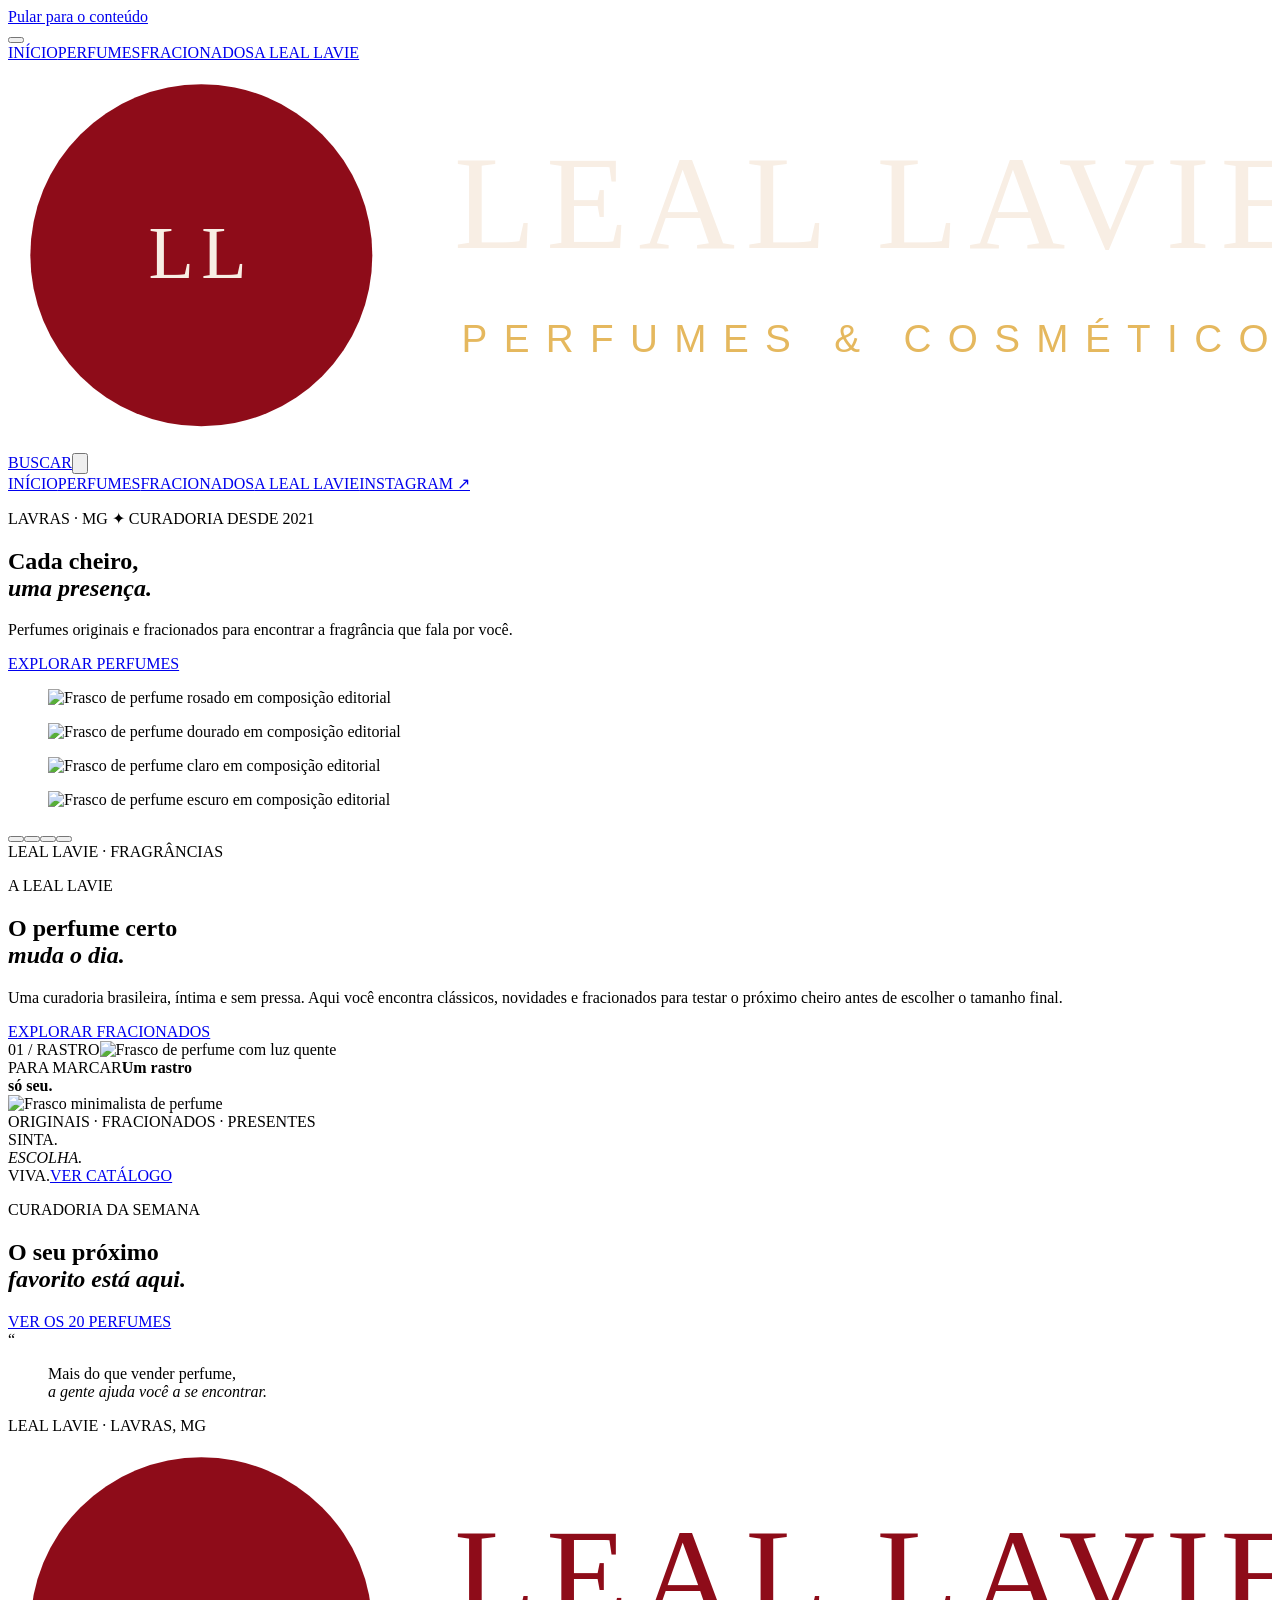
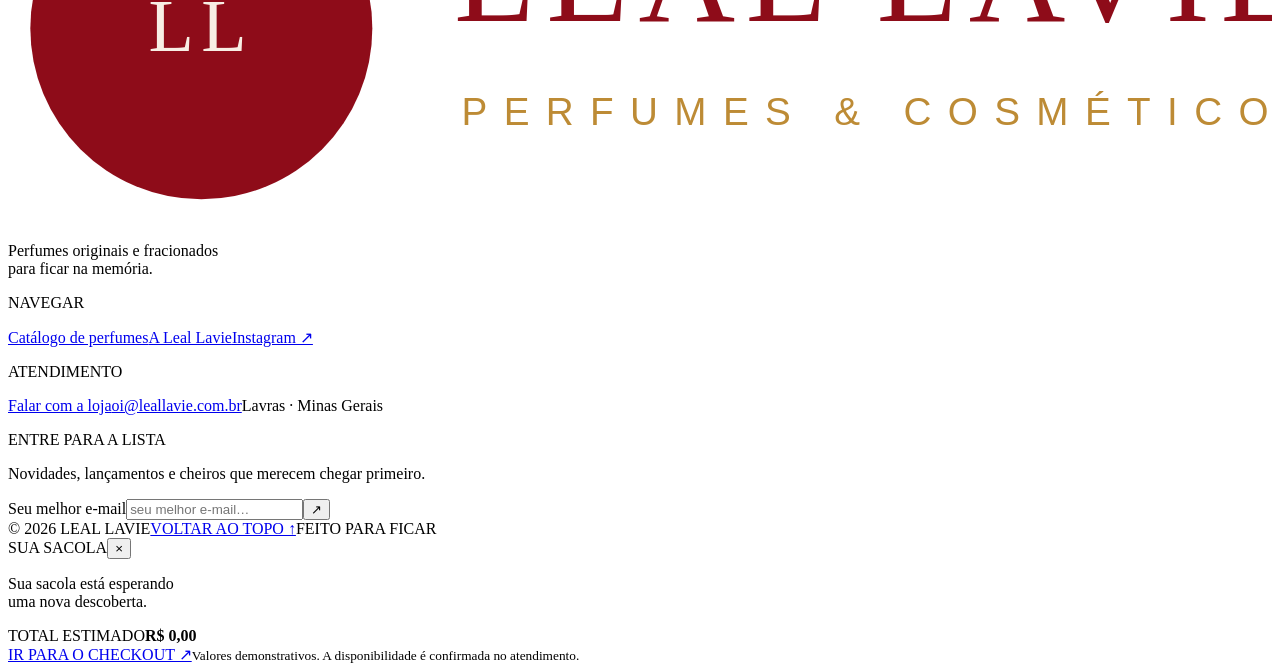
==== index.html @ c033aa34 "Add homepage" ====
<!doctype html>
<html lang="pt-BR">
  <head>
    <meta charset="UTF-8" />
    <meta name="viewport" content="width=device-width, initial-scale=1.0" />
    <meta name="theme-color" content="#8e0c19" />
    <meta name="description" content="Leal Lavie — perfumes originais e fracionados com curadoria em Lavras, Minas Gerais." />
    <title>Leal Lavie — Perfumes & Cosméticos</title>
    <link rel="preconnect" href="https://fonts.googleapis.com" />
    <link rel="preconnect" href="https://fonts.gstatic.com" crossorigin />
    <link href="https://fonts.googleapis.com/css2?family=DM+Sans:wght@400;500;600;700&family=Playfair+Display:wght@500;600;700&display=swap" rel="stylesheet" />
    <link rel="stylesheet" href="styles.css" />
  </head>
  <body class="home-page">
    <a class="skip-link" href="#conteudo">Pular para o conteúdo</a>
    <header class="site-header" id="topo">
      <button class="icon-button mobile-menu-toggle" aria-label="Abrir menu" aria-expanded="false" data-menu-toggle><span></span><span></span></button>
      <nav class="desktop-nav" aria-label="Navegação principal"><a href="index.html" aria-current="page">INÍCIO</a><a href="perfumes.html">PERFUMES</a><a href="perfumes.html?categoria=Fracionados">FRACIONADOS</a><a href="#ritual">A LEAL LAVIE</a></nav>
      <a class="brand" href="index.html" aria-label="Leal Lavie início"><svg class="brand-logo" viewBox="0 0 170 52" role="img" aria-label="Logo Leal Lavie"><circle cx="26" cy="26" r="23" fill="#8e0c19"/><text x="26" y="29" text-anchor="middle" fill="#f8eee4" font-family="Georgia, serif" font-size="10" letter-spacing="1">LL</text><text x="60" y="25" fill="#f8eee4" font-family="Georgia, serif" font-size="18" letter-spacing="1.4">LEAL LAVIE</text><text x="61" y="39" fill="#e5b85e" font-family="Arial, sans-serif" font-size="5.2" letter-spacing="2.2">PERFUMES &amp; COSMÉTICOS</text></svg></a>
      <div class="header-actions"><a class="text-action" href="perfumes.html#catalogo">BUSCAR</a><button class="icon-button" aria-label="Abrir sacola" data-cart-toggle><svg viewBox="0 0 24 24" aria-hidden="true"><path d="M5 8.5h14l-1 11H6l-1-11Z"/><path d="M9 9V6a3 3 0 0 1 6 0v3"/></svg></button></div>
    </header>

    <nav class="mobile-menu" data-mobile-menu aria-label="Menu mobile"><a href="index.html">INÍCIO</a><a href="perfumes.html">PERFUMES</a><a href="perfumes.html?categoria=Fracionados">FRACIONADOS</a><a href="#ritual">A LEAL LAVIE</a><a href="https://www.instagram.com/leallavie/" target="_blank" rel="noreferrer">INSTAGRAM ↗</a></nav>

    <main id="conteudo">
      <section class="hero section-frame"><div class="hero-copy"><p class="eyebrow light-eyebrow">LAVRAS · MG <span>✦</span> CURADORIA DESDE 2021</p><h1>Cada cheiro,<br/><em>uma presença.</em></h1><p class="hero-description">Perfumes originais e fracionados para encontrar a fragrância que fala por você.</p><a class="ghost-link light-link hero-cta" href="perfumes.html">EXPLORAR PERFUMES</a></div><div class="hero-image-wrap"><div class="hero-carousel" data-hero-carousel aria-label="Seleção de frascos Leal Lavie"><figure class="hero-slide is-active" data-hero-slide><img src="https://images.unsplash.com/photo-1541643600914-78b084683601?auto=format&fit=crop&w=1400&q=88" alt="Frasco de perfume rosado em composição editorial" width="1400" height="1700" fetchpriority="high"/></figure><figure class="hero-slide" data-hero-slide><img src="https://images.unsplash.com/photo-1592945403244-b3fbafd7f539?auto=format&fit=crop&w=1400&q=88" alt="Frasco de perfume dourado em composição editorial" width="1400" height="1700"/></figure><figure class="hero-slide" data-hero-slide><img src="https://images.unsplash.com/photo-1615634260167-c8cdede054de?auto=format&fit=crop&w=1400&q=88" alt="Frasco de perfume claro em composição editorial" width="1400" height="1700"/></figure><figure class="hero-slide" data-hero-slide><img src="https://images.unsplash.com/photo-1588405748880-12d1d2a59f75?auto=format&fit=crop&w=1400&q=88" alt="Frasco de perfume escuro em composição editorial" width="1400" height="1700"/></figure><div class="hero-carousel-dots" role="tablist" aria-label="Escolha a imagem"><button class="is-active" type="button" role="tab" aria-label="Mostrar imagem 1" aria-selected="true" data-hero-dot="0"></button><button type="button" role="tab" aria-label="Mostrar imagem 2" aria-selected="false" data-hero-dot="1"></button><button type="button" role="tab" aria-label="Mostrar imagem 3" aria-selected="false" data-hero-dot="2"></button><button type="button" role="tab" aria-label="Mostrar imagem 4" aria-selected="false" data-hero-dot="3"></button></div></div><div class="side-label">LEAL LAVIE · FRAGRÂNCIAS</div></div></section>

      <section class="intro-band section-frame" id="ritual"><p class="eyebrow">A LEAL LAVIE</p><div class="intro-grid"><h2>O perfume certo<br/><em>muda o dia.</em></h2><div><p>Uma curadoria brasileira, íntima e sem pressa. Aqui você encontra clássicos, novidades e fracionados para testar o próximo cheiro antes de escolher o tamanho final.</p><a class="ghost-link" href="perfumes.html?categoria=Fracionados">EXPLORAR FRACIONADOS</a></div></div></section>

      <section class="editorial-grid section-frame" aria-label="Manifesto Leal Lavie"><div class="editorial-tile tile-rose"><span class="tile-index">01 / RASTRO</span><img src="https://images.unsplash.com/photo-1594035910387-fea47794261f?auto=format&fit=crop&w=1000&q=88" alt="Frasco de perfume com luz quente" width="1000" height="1300" loading="lazy"/><div class="tile-caption"><span>PARA MARCAR</span><strong>Um rastro<br/>só seu.</strong></div></div><div class="editorial-tile tile-tall"><img src="https://images.unsplash.com/photo-1563170351-be82bc888aa4?auto=format&fit=crop&w=1100&q=88" alt="Frasco minimalista de perfume" width="1100" height="1400" loading="lazy"/><div class="vertical-label">ORIGINAIS · FRACIONADOS · PRESENTES</div></div><div class="editorial-tile tile-note"><span class="big-note">SINTA.<br/><em>ESCOLHA.</em><br/>VIVA.</span><a class="tile-footer light-link" href="perfumes.html">VER CATÁLOGO</a></div></section>

      <section class="featured-section section-frame"><div class="section-heading"><div><p class="eyebrow">CURADORIA DA SEMANA</p><h2>O seu próximo<br/><em>favorito está aqui.</em></h2></div><a class="ghost-link" href="perfumes.html">VER OS 20 PERFUMES</a></div><div class="product-grid product-grid-home" data-product-grid data-limit="4"></div></section>

      <section class="quote-band section-frame"><div class="quote-mark">“</div><blockquote>Mais do que vender perfume,<br/><em>a gente ajuda você a se encontrar.</em></blockquote><span class="quote-signature">LEAL LAVIE · LAVRAS, MG</span></section>

    </main>

    <footer class="footer section-frame" id="rodape"><div class="footer-brand"><svg class="footer-logo" viewBox="0 0 170 52" role="img" aria-label="Logo Leal Lavie"><circle cx="26" cy="26" r="23" fill="#8e0c19"/><text x="26" y="29" text-anchor="middle" fill="#f8eee4" font-family="Georgia, serif" font-size="10" letter-spacing="1">LL</text><text x="60" y="25" fill="#8e0c19" font-family="Georgia, serif" font-size="18" letter-spacing="1.4">LEAL LAVIE</text><text x="61" y="39" fill="#bd8b35" font-family="Arial, sans-serif" font-size="5.2" letter-spacing="2.2">PERFUMES &amp; COSMÉTICOS</text></svg><p>Perfumes originais e fracionados<br/>para ficar na memória.</p></div><div class="footer-column"><p class="eyebrow">NAVEGAR</p><a href="perfumes.html">Catálogo de perfumes</a><a href="#ritual">A Leal Lavie</a><a href="https://www.instagram.com/leallavie/" target="_blank" rel="noreferrer">Instagram ↗</a></div><div class="footer-column"><p class="eyebrow">ATENDIMENTO</p><a href="https://www.instagram.com/leallavie/" target="_blank" rel="noreferrer">Falar com a loja</a><a href="mailto:oi@leallavie.com.br">oi@leallavie.com.br</a><span>Lavras · Minas Gerais</span></div><div class="footer-newsletter"><p class="eyebrow">ENTRE PARA A LISTA</p><p>Novidades, lançamentos e cheiros que merecem chegar primeiro.</p><form data-newsletter><label class="sr-only" for="newsletter-email">Seu melhor e-mail</label><input id="newsletter-email" name="email" type="email" autocomplete="email" placeholder="seu melhor e-mail…" required/><button type="submit" aria-label="Cadastrar e-mail">↗</button></form><span class="form-feedback" data-form-feedback aria-live="polite"></span></div><div class="footer-bottom"><span>© 2026 LEAL LAVIE</span><a href="#topo">VOLTAR AO TOPO ↑</a><span>FEITO PARA FICAR</span></div></footer>

    <aside class="drawer" data-cart-drawer aria-hidden="true"><div class="drawer-head"><span>SUA SACOLA</span><button class="close-button" data-close-drawer aria-label="Fechar sacola">×</button></div><div class="drawer-body" data-cart-items><p class="drawer-empty">Sua sacola está esperando<br/>uma nova descoberta.</p></div><div class="drawer-footer"><div class="drawer-total"><span>TOTAL ESTIMADO</span><strong data-cart-total>R$ 0,00</strong></div><a class="drawer-cta" href="checkout.html">IR PARA O CHECKOUT ↗</a><small>Valores demonstrativos. A disponibilidade é confirmada no atendimento.</small></div></aside><div class="drawer-backdrop" data-close-drawer></div><div class="toast" data-toast role="status" aria-live="polite"></div>
    <script src="script.js"></script>
  </body>
</html>
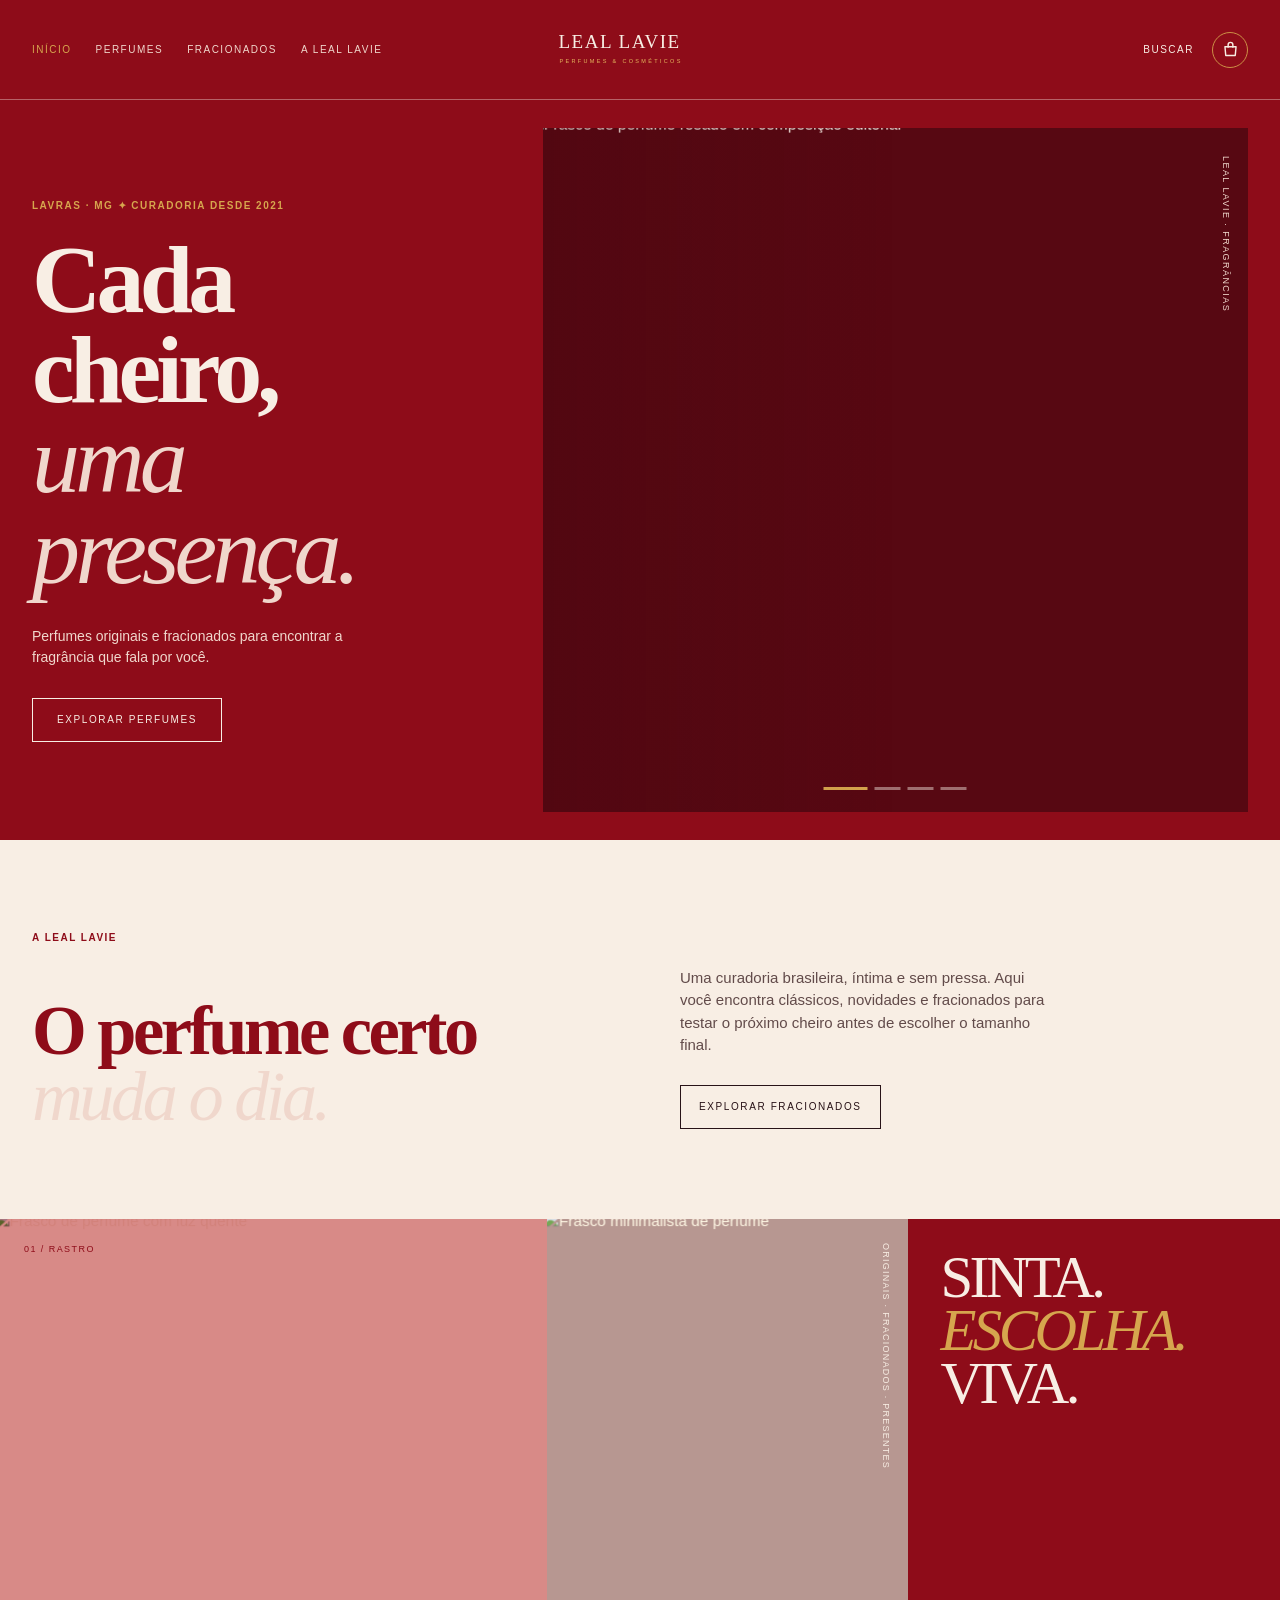
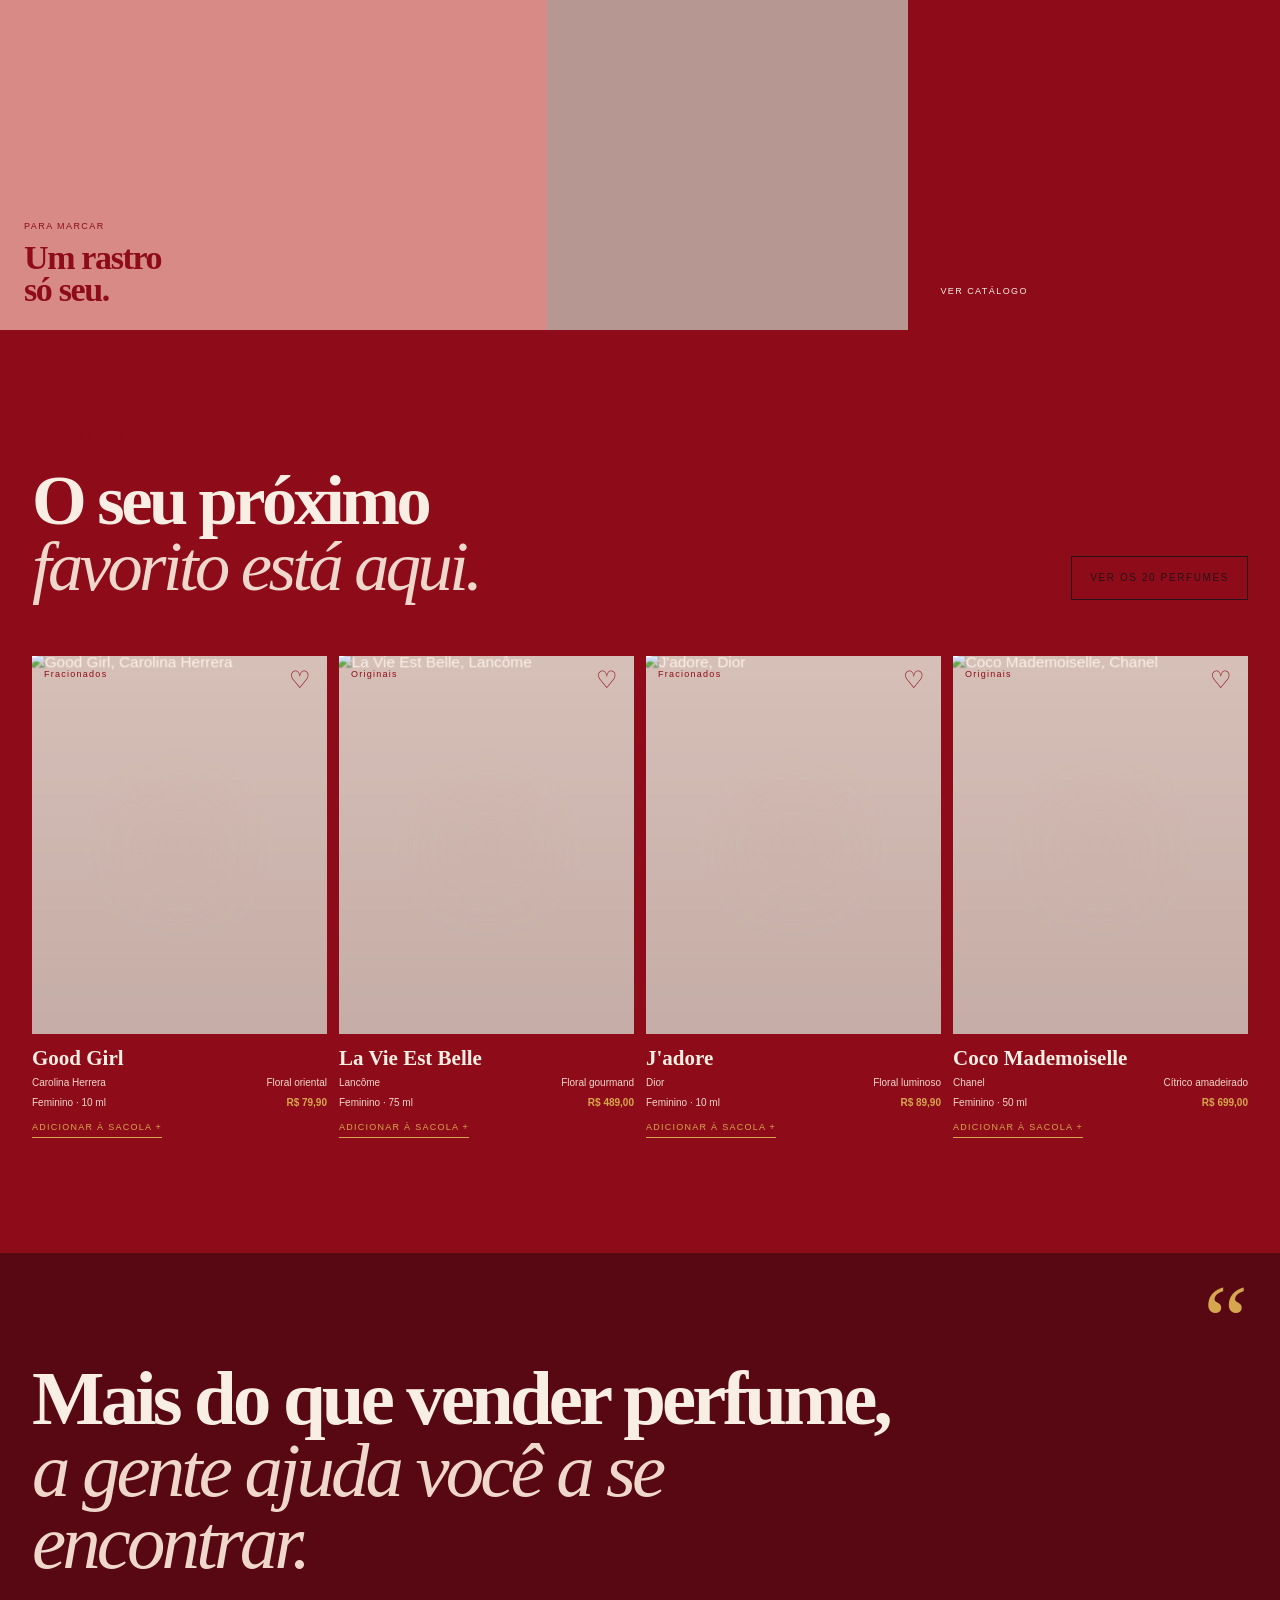
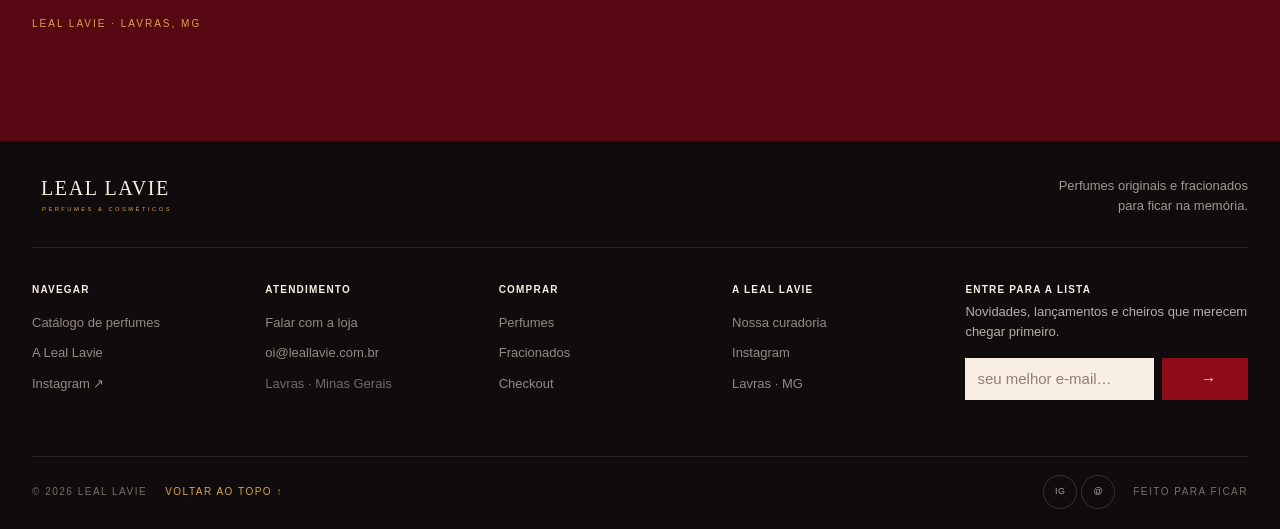
==== commit a13afddd: "Remove footer image block and refresh stylesheet" ====
--- a/index.html
+++ b/index.html
@@ -9,7 +9,7 @@
     <link rel="preconnect" href="https://fonts.googleapis.com" />
     <link rel="preconnect" href="https://fonts.gstatic.com" crossorigin />
     <link href="https://fonts.googleapis.com/css2?family=DM+Sans:wght@400;500;600;700&family=Playfair+Display:wght@500;600;700&display=swap" rel="stylesheet" />
-    <link rel="stylesheet" href="styles.css" />
+    <link rel="stylesheet" href="styles.css?v=footer-clean-20261018" />
   </head>
   <body class="home-page">
     <a class="skip-link" href="#conteudo">Pular para o conteúdo</a>
--- a/styles.css
+++ b/styles.css
@@ -0,0 +1,391 @@
+:root {
+  --red: #8e0c19;
+  --red-dark: #570812;
+  --red-deep: #3e0610;
+  --cream: #f8eee4;
+  --cream-2: #f0d7cc;
+  --blush: #d88a87;
+  --ink: #281217;
+  --gold: #d6a64e;
+  --muted: #bfa09b;
+  --font-body: "DM Sans", sans-serif;
+  --font-display: "Playfair Display", Georgia, serif;
+  --page-max: 1440px;
+  --ease-out: cubic-bezier(0, .55, .25, 1);
+  --ease-emphasized: cubic-bezier(.2, .8, .2, 1);
+}
+
+* { box-sizing: border-box; }
+.hero-note, .hero-stamp { display: none !important; }
+html { scroll-behavior: smooth; scroll-padding-top: 110px; }
+body { margin: 0; overflow-x: hidden; background: var(--red); color: var(--cream); font-family: var(--font-body); font-size: 15px; line-height: 1.5; }
+body, button, input, select { -webkit-font-smoothing: antialiased; }
+button, input, select { font: inherit; }
+button, a { -webkit-tap-highlight-color: transparent; }
+a { color: inherit; text-decoration: none; }
+img { display: block; width: 100%; max-width: 100%; }
+button, select { cursor: pointer; }
+:focus-visible { outline: 2px solid var(--gold); outline-offset: 4px; }
+.skip-link { position: fixed; top: 10px; left: 10px; z-index: 30; background: var(--cream); color: var(--red); padding: 8px 12px; transform: translateY(-150%); transition: transform .2s; }
+.skip-link:focus { transform: translateY(0); }
+.sr-only { position: absolute; width: 1px; height: 1px; padding: 0; margin: -1px; overflow: hidden; clip: rect(0,0,0,0); white-space: nowrap; border: 0; }
+.section-frame { max-width: var(--page-max); margin: 0 auto; padding-left: 32px; padding-right: 32px; }
+.site-header { max-width: var(--page-max); min-height: 100px; margin: 0 auto; padding: 18px 32px; display: grid; grid-template-columns: 1fr auto 1fr; align-items: center; gap: 26px; border-bottom: 1px solid rgba(248,238,228,.38); position: relative; z-index: 4; }
+.desktop-nav, .header-actions { display: flex; align-items: center; gap: 24px; }
+.desktop-nav a, .text-action, .back-link, .checkout-lock, .catalog-meta, .eyebrow, .filter-button, .sort-control, .footer-bottom, .service-number, .catalog-hero-note, .catalog-search-row, .mini-footer { font-size: 10px; text-transform: uppercase; letter-spacing: .15em; }
+.desktop-nav a, .text-action, .back-link { color: var(--cream-2); transition: color .2s; }
+.desktop-nav a:hover, .desktop-nav a[aria-current="page"], .text-action:hover, .back-link:hover { color: var(--gold); }
+.header-actions { justify-content: flex-end; gap: 12px; }
+.icon-button, .text-action { border: 0; background: transparent; color: var(--cream); padding: 6px; }
+.header-actions .icon-button { width: 36px; height: 36px; display: grid; place-items: center; border: 1px solid rgba(214,166,78,.85); border-radius: 50%; padding: 0; }
+.icon-button svg { width: 19px; height: 19px; fill: none; stroke: currentColor; stroke-width: 1.8; stroke-linecap: round; stroke-linejoin: round; }
+.brand { display: block; width: 180px; justify-self: center; }
+.brand-logo, .footer-logo { display: block; width: 100%; height: auto; }
+.brand-logo circle, .brand-logo text:first-of-type, .footer-logo circle, .footer-logo text:first-of-type { display: none; }
+.brand-logo text:nth-of-type(2), .footer-logo text:nth-of-type(2) { transform: translateX(-52px); }
+.brand-logo text:nth-of-type(3), .footer-logo text:nth-of-type(3) { transform: translateX(-52px); }
+.mobile-menu-toggle, .mobile-menu { display: none; }
+
+.hero { display: grid; grid-template-columns: 42% 58%; min-height: 640px; padding-top: 28px; padding-bottom: 28px; }
+.hero-copy { display: flex; flex-direction: column; align-items: flex-start; justify-content: center; padding: 70px 70px 70px 0; }
+.eyebrow { margin: 0 0 22px; color: var(--gold); font-weight: 600; }
+.light-eyebrow { color: var(--gold); }
+h1, h2, blockquote { margin: 0; font-family: var(--font-display); font-weight: 600; line-height: .94; letter-spacing: -.05em; text-wrap: balance; }
+h1 { color: var(--cream); font-size: clamp(62px, 7.5vw, 116px); }
+h1 em, h2 em, blockquote em { color: var(--cream-2); font-style: italic; font-weight: 500; }
+.hero-description { max-width: 330px; margin: 30px 0; color: var(--cream-2); font-size: 14px; }
+.ghost-link { display: inline-flex; align-items: center; justify-content: center; min-height: 44px; border: 1px solid currentColor; padding: 12px 18px; color: var(--ink); font-size: 10px; letter-spacing: .16em; transition: color .2s, background .2s, border-color .2s, transform .2s; }
+.ghost-link:hover { color: var(--gold); background: rgba(214,166,78,.08); border-color: var(--gold); transform: translateY(-2px); }
+.light-link { color: var(--cream); }
+.hero-cta { min-width: 190px; }
+.hero-note { display: flex; align-items: center; gap: 12px; margin-top: auto; color: var(--gold); font-size: 9px; letter-spacing: .14em; }
+.note-line { width: 52px; height: 1px; background: var(--gold); }
+.hero-image-wrap { min-height: 580px; position: relative; overflow: hidden; background: var(--red-dark); }
+.hero-carousel { --pointer-x: 0px; --pointer-y: 0px; --glow-x: 50%; --glow-y: 50%; position: absolute; inset: 0; overflow: hidden; perspective: 900px; }
+.hero-slide { position: absolute; inset: 0; margin: 0; opacity: 0; transform: scale(1.035); transition: opacity .8s var(--ease-out), transform 5s var(--ease-emphasized); }
+.hero-slide.is-active { opacity: 1; transform: scale(1); }
+.hero-slide img { height: 100%; object-fit: cover; object-position: center; filter: saturate(.72) contrast(1.07); transform: translate3d(var(--pointer-x), var(--pointer-y), 0) scale(1.045); transition: transform .9s var(--ease-emphasized), filter .32s var(--ease-out); }
+.hero-carousel::before { content: ""; position: absolute; z-index: 1; inset: -18%; pointer-events: none; opacity: 0; background: radial-gradient(circle at var(--glow-x) var(--glow-y), rgba(248,238,228,.22), transparent 28%), radial-gradient(circle at 72% 18%, rgba(214,166,78,.12), transparent 32%); mix-blend-mode: screen; transition: opacity .32s var(--ease-out); }
+.hero-carousel.is-interactive::before { opacity: 1; }
+.hero-carousel-dots { position: absolute; z-index: 2; left: 50%; bottom: 22px; display: flex; gap: 7px; transform: translateX(-50%); }
+.hero-carousel-dots button { width: 26px; height: 3px; border: 0; padding: 0; background: rgba(248,238,228,.45); transition: background .2s, width .2s; }
+.hero-carousel-dots button.is-active { width: 44px; background: var(--gold); }
+.hero-image-wrap::after { content: ""; position: absolute; inset: 0; background: linear-gradient(90deg, rgba(62,6,16,.18), transparent 50%); pointer-events: none; }
+.hero-stamp { position: absolute; left: 24px; bottom: 26px; z-index: 1; display: flex; align-items: center; gap: 12px; color: var(--cream); }
+.hero-stamp span { display: grid; place-items: center; width: 52px; height: 52px; border: 1px solid var(--gold); border-radius: 50%; color: var(--gold); font-family: var(--font-display); font-size: 22px; }
+.hero-stamp small { font-size: 8px; letter-spacing: .16em; line-height: 1.4; }
+.side-label { position: absolute; z-index: 1; top: 28px; right: 16px; writing-mode: vertical-rl; color: var(--cream-2); font-size: 9px; letter-spacing: .16em; }
+
+.intro-band { padding-top: 90px; padding-bottom: 90px; background: var(--cream); color: var(--ink); }
+.intro-band .eyebrow, .featured-section .eyebrow, .catalog .eyebrow, .catalog-note .eyebrow, .footer .eyebrow { color: var(--red); }
+.intro-grid { display: grid; grid-template-columns: 1fr 1fr; align-items: end; gap: 80px; }
+.intro-grid h2, .section-heading h2, .catalog-topline h2, .catalog-note h2 { color: var(--red); font-size: clamp(46px, 5.5vw, 82px); }
+.intro-grid p, .catalog-intro { max-width: 380px; margin: 0 0 28px; color: #624b4a; }
+
+.editorial-grid { display: grid; grid-template-columns: 1.06fr .7fr .72fr; min-height: 620px; padding: 0; background: var(--red-deep); }
+.editorial-tile { --pointer-x: 0px; --pointer-y: 0px; --glow-x: 50%; --glow-y: 50%; min-height: 620px; position: relative; overflow: hidden; }
+.editorial-tile::after { content: ""; position: absolute; z-index: 1; inset: 0; pointer-events: none; opacity: 0; background: radial-gradient(circle at var(--glow-x) var(--glow-y), rgba(248,238,228,.18), transparent 34%); mix-blend-mode: screen; transition: opacity .32s var(--ease-out); }
+.editorial-tile.is-interactive::after { opacity: 1; }
+.editorial-tile img { height: 100%; object-fit: cover; transform: translate3d(var(--pointer-x), var(--pointer-y), 0) scale(1.025); transition: transform .72s var(--ease-emphasized), filter .32s var(--ease-out); }
+.editorial-tile.is-interactive img { transform: translate3d(var(--pointer-x), var(--pointer-y), 0) scale(1.06); }
+.tile-rose { background: var(--blush); }
+.tile-rose img { mix-blend-mode: multiply; opacity: .9; }
+.tile-index { position: absolute; z-index: 1; top: 24px; left: 24px; color: var(--red); font-size: 9px; letter-spacing: .16em; }
+.tile-caption { position: absolute; z-index: 1; bottom: 24px; left: 24px; display: grid; gap: 8px; color: var(--red); }
+.tile-caption span, .tile-footer { font-size: 9px; letter-spacing: .16em; }
+.tile-caption strong { font-family: var(--font-display); font-size: 34px; line-height: .95; letter-spacing: -.04em; }
+.tile-tall { background: #b79791; }
+.tile-tall img { filter: grayscale(.2) sepia(.2); }
+.vertical-label { position: absolute; top: 24px; right: 16px; writing-mode: vertical-rl; color: var(--cream); font-size: 9px; letter-spacing: .14em; }
+.tile-note { display: flex; flex-direction: column; justify-content: space-between; padding: 32px; background: var(--red); }
+.big-note { color: var(--cream); font-family: var(--font-display); font-size: clamp(42px, 4.6vw, 70px); line-height: .9; letter-spacing: -.06em; }
+.big-note em { color: var(--gold); font-style: italic; }
+
+.featured-section { padding-top: 100px; padding-bottom: 110px; background: var(--red); }
+.section-heading { display: flex; align-items: end; justify-content: space-between; gap: 30px; margin-bottom: 56px; }
+.section-heading h2 { color: var(--cream); }
+.section-heading h2 em { color: var(--cream-2); }
+.product-grid { display: grid; grid-template-columns: repeat(4, 1fr); gap: 18px 12px; }
+.product-card { min-width: 0; color: var(--cream); }
+.product-media { --pointer-x: 0px; --pointer-y: 0px; --glow-x: 50%; --glow-y: 50%; position: relative; overflow: hidden; aspect-ratio: .78; background: #d6c0b8; }
+.product-media::after { content: ""; position: absolute; z-index: 0; inset: 0; pointer-events: none; background: linear-gradient(180deg, rgba(248,238,228,.04), rgba(62,6,16,.14)), radial-gradient(circle at var(--glow-x) var(--glow-y), rgba(248,238,228,.16), transparent 40%); mix-blend-mode: multiply; opacity: .72; transition: opacity .32s var(--ease-out); }
+.product-media.is-interactive::after { opacity: .96; }
+.product-media img { position: relative; z-index: 0; height: 100%; object-fit: cover; object-position: center 48%; filter: saturate(.82) contrast(1.04); transform: translate3d(var(--pointer-x), var(--pointer-y), 0) scale(1.025); transition: transform .55s var(--ease-emphasized), filter .3s var(--ease-out); }
+.product-media.is-interactive img, .product-card:hover .product-media img { transform: translate3d(var(--pointer-x), var(--pointer-y), 0) scale(1.045); }
+.product-category { position: absolute; top: 12px; left: 12px; z-index: 2; color: var(--red); font-size: 9px; letter-spacing: .14em; }
+.favorite-button { position: absolute; top: 5px; right: 10px; z-index: 2; border: 0; background: transparent; color: var(--red); font-size: 24px; }
+.product-info { display: grid; gap: 5px; padding: 14px 0 5px; }
+.product-info h3 { margin: 0; color: var(--cream); font-family: var(--font-display); font-size: 21px; line-height: 1.04; font-weight: 600; }
+.product-meta { display: flex; justify-content: space-between; gap: 10px; color: var(--cream-2); font-size: 10px; }
+.product-price { color: var(--gold); font-weight: 600; white-space: nowrap; }
+.add-product { justify-self: start; margin-top: 6px; border: 0; border-bottom: 1px solid var(--gold); background: transparent; padding: 0 0 3px; color: var(--gold); font-size: 9px; letter-spacing: .14em; }
+.add-product:hover { color: var(--cream); border-color: var(--cream); }
+
+.quote-band { padding-top: 110px; padding-bottom: 110px; background: var(--red-dark); position: relative; }
+.quote-mark { position: absolute; top: 48px; right: 32px; color: var(--gold); font-family: var(--font-display); font-size: 100px; line-height: .4; }
+blockquote { max-width: 900px; color: var(--cream); font-size: clamp(44px, 6vw, 88px); }
+.quote-signature { display: block; margin-top: 36px; color: var(--gold); font-size: 10px; letter-spacing: .2em; }
+.service-grid { display: grid; grid-template-columns: repeat(3, 1fr); gap: 1px; background: var(--red-deep); padding-top: 1px; padding-bottom: 1px; }
+.service-card { min-height: 320px; display: flex; flex-direction: column; align-items: flex-start; padding: 30px; background: var(--cream); color: var(--ink); }
+.service-card strong { margin-top: auto; font-family: var(--font-display); font-size: 28px; line-height: 1; }
+.service-card p { max-width: 260px; margin-bottom: 24px; color: #624b4a; font-size: 13px; }
+.service-number { color: var(--red); }
+.dark-card { background: var(--red); color: var(--cream); }
+.dark-card .service-number, .dark-card p { color: var(--cream-2); }
+
+.footer { display: grid; grid-template-columns: 1.2fr .8fr 1fr 1.4fr; gap: 42px 30px; padding-top: 70px; padding-bottom: 25px; background: var(--cream); color: var(--ink); }
+.footer-brand .footer-logo { width: 180px; }
+.footer-brand p, .footer-newsletter p:not(.eyebrow) { color: #624b4a; font-size: 13px; }
+.footer-column { display: flex; flex-direction: column; align-items: flex-start; gap: 9px; font-size: 13px; }
+.footer-column a:hover { color: var(--red); }
+.footer-column span { color: #806361; }
+.footer-newsletter form { display: flex; width: 100%; max-width: 310px; border-bottom: 1px solid var(--ink); }
+.footer-newsletter input { flex: 1; min-width: 0; border: 0; outline: 0; background: transparent; padding: 10px 0; color: var(--ink); }
+.footer-newsletter button { border: 0; background: transparent; color: var(--red); font-size: 20px; }
+.form-feedback { display: block; min-height: 20px; margin-top: 8px; color: var(--red); font-size: 11px; }
+.footer-bottom { grid-column: 1 / -1; display: flex; justify-content: space-between; border-top: 1px solid rgba(40,18,23,.5); padding-top: 18px; color: #806361; }
+.footer-bottom a { color: var(--red); }
+
+.catalog-page { background: var(--red); }
+.catalog-hero { display: flex; justify-content: space-between; align-items: end; gap: 40px; min-height: 380px; padding-top: 70px; padding-bottom: 78px; background: var(--red); }
+.catalog-hero h1 { font-size: clamp(60px, 7vw, 110px); }
+.catalog-hero-note { display: grid; gap: 12px; min-width: 230px; color: var(--cream-2); line-height: 1.5; }
+.catalog-hero-note .ghost-link { margin-top: 16px; width: max-content; }
+.catalog { background: #edc0ba; color: var(--ink); padding-top: 92px; padding-bottom: 100px; }
+.catalog-topline { display: flex; align-items: end; justify-content: space-between; gap: 40px; margin-bottom: 55px; }
+.catalog-topline h2 { color: var(--red); }
+.catalog-toolbar { display: flex; justify-content: space-between; align-items: center; gap: 20px; border-top: 1px solid var(--ink); border-bottom: 1px solid var(--ink); padding: 14px 0; }
+.filter-list { display: flex; flex-wrap: wrap; gap: 16px 24px; }
+.filter-button { position: relative; border: 0; background: transparent; padding: 5px 0; color: #836966; }
+.filter-button::after { content: ""; position: absolute; left: 0; right: 100%; bottom: 0; height: 1px; background: var(--red); transition: right .2s; }
+.filter-button.active { color: var(--red); }
+.filter-button.active::after { right: 0; }
+.catalog-selects { display: flex; align-items: center; gap: 18px; }
+.sort-control { display: flex; align-items: center; gap: 9px; color: var(--red); white-space: nowrap; }
+.sort-control select { border: 0; outline: 0; background: #edc0ba; color: var(--ink); text-transform: uppercase; font-size: 10px; letter-spacing: .12em; }
+.catalog-search-row { display: flex; align-items: center; justify-content: space-between; gap: 20px; padding: 22px 0; color: var(--red); }
+.catalog-search-row input { width: min(390px, 60%); border: 0; border-bottom: 1px solid var(--ink); outline: 0; background: transparent; padding: 8px 0; color: var(--ink); }
+.catalog-search-row input::placeholder { color: #b0928c; }
+.catalog-search-row strong { font-variant-numeric: tabular-nums; }
+.catalog-page .product-card { color: var(--ink); }
+.catalog-page .product-info h3 { color: var(--ink); }
+.catalog-page .product-meta { color: #836966; }
+.catalog-page .product-price { color: var(--red); }
+.catalog-page .add-product { color: var(--red); border-color: var(--red); }
+.catalog-page .product-grid { grid-template-columns: repeat(4, 1fr); }
+.empty-state { padding: 70px 0; text-align: center; color: #836966; }
+.empty-state .ghost-link { margin-left: 8px; border: 0; background: transparent; color: var(--red); }
+.catalog-note { padding-top: 78px; padding-bottom: 85px; background: var(--cream-2); color: var(--ink); }
+.catalog-note-grid { display: grid; grid-template-columns: 1fr 1fr; gap: 80px; align-items: end; }
+.catalog-note-grid p { max-width: 390px; margin: 0; color: #624b4a; }
+
+.checkout-page { background: var(--cream); color: var(--ink); }
+.checkout-page .site-header { border-color: rgba(40,18,23,.35); }
+.checkout-page .brand-logo text:nth-of-type(2) { fill: var(--red); }
+.back-link { color: var(--red); }
+.checkout-lock { justify-self: end; color: #806361; }
+.checkout-lock span { display: none; }
+.checkout-main { padding-top: 74px; padding-bottom: 90px; }
+.checkout-heading { max-width: 700px; margin-bottom: 55px; }
+.checkout-heading h1 { color: var(--red); font-size: clamp(58px, 7vw, 104px); }
+.checkout-heading h1 em { color: var(--ink); }
+.checkout-heading > p:last-child { max-width: 360px; color: #624b4a; }
+.checkout-layout { display: grid; grid-template-columns: minmax(0, 1.35fr) minmax(300px, .65fr); gap: 70px; align-items: start; }
+.checkout-form fieldset { border: 0; border-top: 1px solid var(--ink); margin: 0; padding: 26px 0 40px; }
+.checkout-form legend { padding: 0 15px 0 0; color: var(--red); font-family: var(--font-display); font-size: 24px; }
+.form-grid { display: grid; grid-template-columns: repeat(2, 1fr); gap: 17px 15px; margin-top: 22px; }
+.field { display: grid; gap: 7px; color: #624b4a; font-size: 11px; letter-spacing: .06em; }
+.field span { color: #9a7c76; font-size: 10px; }
+.field input, .field select { width: 100%; border: 1px solid #d5bdb4; border-radius: 0; background: #fff9f4; outline: 0; padding: 13px 14px; color: var(--ink); }
+.field input:focus, .field select:focus { border-color: var(--red); }
+.field input::placeholder { color: #b79c95; }
+.field.full, .street-field { grid-column: 1 / -1; }
+.choice-grid { display: grid; grid-template-columns: repeat(2, 1fr); gap: 12px; margin-top: 22px; }
+.choice-card { display: block; cursor: pointer; }
+.choice-card input { position: absolute; opacity: 0; }
+.choice-card span { min-height: 117px; display: grid; gap: 4px; align-content: center; position: relative; border: 1px solid #d5bdb4; background: #fff9f4; padding: 17px; transition: border-color .2s, background .2s; }
+.choice-card input:checked + span { border-color: var(--red); background: var(--cream-2); }
+.choice-card input:focus-visible + span { outline: 2px solid var(--gold); outline-offset: 3px; }
+.choice-card strong { color: var(--ink); font-size: 14px; }
+.choice-card small { color: #806361; font-size: 11px; }
+.choice-card b { color: var(--red); font-size: 12px; }
+.address-fields { transition: opacity .2s; }
+.address-fields[hidden], .pickup-note[hidden], .card-fields[hidden] { display: none !important; }
+.pickup-note { margin-top: 18px; border-left: 2px solid var(--gold); padding: 10px 14px; background: var(--cream-2); color: #624b4a; font-size: 12px; }
+.card-fields { margin-top: 22px; }
+.checkout-error { min-height: 22px; margin: 0 0 12px; color: var(--red); font-size: 12px; }
+.checkout-submit { width: 100%; border: 0; background: var(--red); color: var(--cream); padding: 17px 20px; font-size: 11px; letter-spacing: .16em; transition: background .2s; }
+.checkout-submit:hover { background: var(--red-dark); }
+.checkout-submit span { margin-left: 8px; color: var(--gold); }
+.legal-note { color: #806361; font-size: 11px; }
+.order-summary { position: sticky; top: 24px; background: var(--red); color: var(--cream); padding: 25px; }
+.summary-head { display: flex; justify-content: space-between; border-bottom: 1px solid rgba(248,238,228,.35); padding-bottom: 17px; }
+.summary-head .eyebrow { color: var(--gold); margin: 0; }
+.summary-head a { color: var(--cream-2); font-size: 10px; letter-spacing: .12em; }
+.summary-item { display: grid; grid-template-columns: 58px 1fr auto; gap: 12px; align-items: center; padding: 15px 0; border-bottom: 1px solid rgba(248,238,228,.18); }
+.summary-item img { aspect-ratio: .8; object-fit: cover; }
+.summary-item strong { display: block; font-family: var(--font-display); font-size: 18px; line-height: 1; }
+.summary-item small { display: block; margin-top: 5px; color: var(--cream-2); font-size: 10px; }
+.summary-item b { color: var(--gold); font-size: 12px; white-space: nowrap; }
+.summary-empty { color: var(--cream-2); font-family: var(--font-display); font-size: 24px; line-height: 1.05; }
+.summary-empty a { color: var(--gold); font-family: var(--font-body); font-size: 10px; letter-spacing: .12em; }
+.summary-lines { margin-top: 20px; border-top: 1px solid rgba(248,238,228,.35); }
+.summary-lines > div { display: flex; justify-content: space-between; gap: 15px; padding: 12px 0; color: var(--cream-2); font-size: 12px; }
+.summary-lines strong { color: var(--cream); }
+.summary-total { border-top: 1px solid rgba(248,238,228,.35); font-family: var(--font-display); font-size: 24px !important; }
+.summary-total strong { color: var(--gold); }
+.summary-note { margin-top: 18px; color: var(--cream-2); font-size: 10px; }
+.checkout-success { max-width: 700px; padding: 75px 0; border-top: 1px solid var(--ink); }
+.success-symbol { color: var(--gold); font-size: 28px; }
+.checkout-success h2 { color: var(--red); font-size: clamp(45px, 6vw, 82px); }
+.checkout-success h2 em { color: var(--ink); }
+.checkout-success p:not(.eyebrow) { max-width: 370px; color: #624b4a; }
+.inline-submit { width: max-content; margin: 22px 0; display: inline-block; text-align: center; }
+.mini-footer { display: flex; justify-content: space-between; border-top: 1px solid rgba(40,18,23,.35); padding-top: 18px; padding-bottom: 24px; color: #806361; }
+.mini-footer a { color: var(--red); }
+
+.drawer-backdrop { position: fixed; inset: 0; z-index: 8; background: rgba(40,18,23,.55); opacity: 0; visibility: hidden; transition: opacity .25s, visibility .25s; }
+.drawer { position: fixed; z-index: 9; top: 0; right: 0; bottom: 0; width: min(460px, 100vw); display: flex; flex-direction: column; background: var(--cream); color: var(--ink); transform: translateX(100%); transition: transform .32s cubic-bezier(.4,0,.2,1); overscroll-behavior: contain; }
+.drawer.is-open { transform: translateX(0); }
+.drawer-backdrop.is-open { opacity: 1; visibility: visible; }
+.drawer-head { display: flex; justify-content: space-between; border-bottom: 1px solid var(--ink); padding: 22px 24px; color: var(--red); font-size: 10px; letter-spacing: .18em; }
+.close-button { border: 0; background: transparent; color: inherit; font-size: 25px; line-height: .7; }
+.drawer-body { flex: 1; overflow: auto; padding: 24px; }
+.drawer-empty { color: #806361; font-family: var(--font-display); font-size: 26px; line-height: 1.05; }
+.drawer-item { display: grid; grid-template-columns: 68px 1fr auto; gap: 12px; align-items: center; border-bottom: 1px solid var(--cream-2); padding: 12px 0; }
+.drawer-item img { aspect-ratio: .8; object-fit: cover; background: var(--cream-2); }
+.drawer-item strong { display: block; font-family: var(--font-display); font-size: 17px; line-height: 1; }
+.drawer-item small { display: block; margin-top: 5px; color: #806361; font-size: 10px; }
+.drawer-item button { border: 0; background: transparent; color: var(--red); font-size: 18px; }
+.drawer-footer { border-top: 1px solid var(--ink); padding: 24px; }
+.drawer-total { display: flex; justify-content: space-between; align-items: baseline; margin-bottom: 18px; font-size: 10px; letter-spacing: .13em; }
+.drawer-total strong { color: var(--red); font-family: var(--font-display); font-size: 24px; letter-spacing: 0; }
+.drawer-cta { display: block; padding: 14px; background: var(--red); color: var(--cream); text-align: center; font-size: 10px; letter-spacing: .14em; }
+.drawer-footer small { display: block; margin-top: 12px; color: #806361; font-size: 10px; }
+.toast { position: fixed; z-index: 20; left: 50%; bottom: 25px; padding: 12px 18px; background: var(--cream); color: var(--red); font-size: 11px; letter-spacing: .08em; opacity: 0; pointer-events: none; transform: translate(-50%, 20px); transition: opacity .25s, transform .25s; }
+.toast.is-visible { opacity: 1; transform: translate(-50%, 0); }
+
+@media (prefers-reduced-motion: reduce) { *, *::before, *::after { scroll-behavior: auto !important; transition-duration: .01ms !important; animation-duration: .01ms !important; animation-iteration-count: 1 !important; } .hero-slide img, .editorial-tile img, .product-media img { transform: none !important; } .hero-carousel::before, .editorial-tile::after { display: none; } }
+@media (max-width: 900px) {
+  .site-header { grid-template-columns: auto 1fr auto; min-height: 84px; padding: 14px 20px; }
+  .desktop-nav { display: none; }
+  .mobile-menu-toggle { display: flex; flex-direction: column; gap: 5px; width: 24px; }
+  .mobile-menu-toggle span { display: block; width: 18px; height: 1px; background: currentColor; }
+  .mobile-menu { display: none; gap: 12px; padding: 0 20px 18px; border-bottom: 1px solid rgba(248,238,228,.35); background: var(--red); }
+  .mobile-menu.is-open { display: grid; }
+  .mobile-menu a { font-size: 11px; letter-spacing: .14em; }
+  .header-actions .text-action { display: none; }
+  .section-frame { padding-left: 20px; padding-right: 20px; }
+  .hero { grid-template-columns: 1fr; padding-top: 0; padding-bottom: 0; }
+  .hero-copy { min-height: 500px; padding: 65px 20px 32px; }
+  .hero-image-wrap { min-height: 500px; }
+  .intro-grid, .catalog-note-grid { gap: 35px; }
+  .editorial-grid { grid-template-columns: 1fr 1fr; }
+  .editorial-tile { min-height: 430px; }
+  .tile-note { grid-column: span 2; min-height: 300px; }
+  .product-grid, .catalog-page .product-grid { grid-template-columns: repeat(2, 1fr); }
+  .footer { grid-template-columns: 1fr 1fr; gap: 38px 22px; }
+  .footer-brand, .footer-newsletter { grid-column: span 2; }
+  .catalog-hero, .catalog-topline { display: block; }
+  .catalog-hero-note { margin-top: 40px; }
+  .catalog-intro { margin-top: 25px; }
+  .checkout-layout { grid-template-columns: 1fr; gap: 35px; }
+  .order-summary { position: static; grid-row: 1; }
+}
+@media (max-width: 560px) {
+  .brand { width: 150px; }
+  .hero-copy { min-height: 450px; padding-top: 52px; }
+  h1 { font-size: clamp(58px, 18vw, 92px); }
+  .intro-band, .featured-section, .catalog { padding-top: 68px; padding-bottom: 72px; }
+  .intro-grid, .catalog-note-grid { display: block; }
+  .intro-grid > div, .catalog-note-grid p { margin-top: 30px; }
+  .editorial-grid { grid-template-columns: 1fr; }
+  .editorial-tile { min-height: 430px; }
+  .tile-note { grid-column: span 1; min-height: 290px; }
+  .section-heading { display: block; }
+  .section-heading > .ghost-link { margin-top: 25px; }
+  .catalog-toolbar { align-items: flex-start; flex-direction: column; }
+  .filter-list { gap: 10px 15px; }
+  .catalog-selects { width: 100%; justify-content: space-between; flex-wrap: wrap; }
+  .sort-control { align-self: flex-end; }
+  .catalog-search-row { align-items: flex-start; flex-direction: column; }
+  .catalog-search-row input { width: 100%; }
+  .footer { display: grid; grid-template-columns: 1fr 1fr; }
+  .footer-bottom, .mini-footer { display: grid; gap: 12px; }
+  .form-grid, .choice-grid { grid-template-columns: 1fr; }
+  .field.full, .street-field { grid-column: auto; }
+  .checkout-main { padding-top: 50px; }
+  .checkout-lock { display: none; }
+  .back-link { font-size: 9px; }
+}
+
+/* Footer 13 direction: panoramic editorial image + dark navigation field. */
+footer.footer13 {
+  --footer-bg: #100b0d;
+  display: grid !important;
+  grid-template-columns: repeat(4, minmax(0, 1fr)) minmax(230px, 1.35fr) !important;
+  gap: 0 24px !important;
+  max-width: none;
+  padding: 0 32px 20px !important;
+  background: var(--footer-bg) !important;
+  color: var(--cream) !important;
+}
+footer.footer13 .footer-brand {
+  grid-column: 1 / -1;
+  display: flex;
+  align-items: center;
+  justify-content: space-between;
+  gap: 24px;
+  min-height: 90px;
+  padding: 26px 0 22px;
+  border-bottom: 1px solid rgba(248,238,228,.1);
+}
+footer.footer13 .footer-logo { width: 190px; }
+footer.footer13 .footer-logo text:nth-of-type(2) { fill: var(--cream) !important; }
+footer.footer13 .footer-logo text:nth-of-type(3) { fill: var(--gold) !important; }
+footer.footer13 .footer-brand p { margin: 0; color: rgba(248,238,228,.62); font-size: 13px; text-align: right; }
+footer.footer13 .footer-column,
+footer.footer13 .footer-newsletter {
+  align-items: flex-start;
+  min-width: 0;
+  padding: 34px 0 28px;
+}
+footer.footer13 .footer-column { display: flex; flex-direction: column; gap: 11px; font-size: 13px; }
+footer.footer13 .footer-column .eyebrow,
+footer.footer13 .footer-newsletter .eyebrow { margin: 0 0 5px; color: var(--cream) !important; font-size: 10px; letter-spacing: .12em; }
+footer.footer13 .footer-column a { color: rgba(248,238,228,.56); transition: color .2s, transform .2s; }
+footer.footer13 .footer-column a:hover { color: var(--cream); transform: translateX(3px); }
+footer.footer13 .footer-column span { color: rgba(248,238,228,.42); }
+footer.footer13 .footer-newsletter { grid-column: 5; }
+footer.footer13 .footer-newsletter > p:not(.eyebrow) { margin: 0 0 16px; color: rgba(248,238,228,.72); font-size: 13px; line-height: 1.55; }
+footer.footer13 .footer-newsletter form { display: flex; width: 100%; max-width: 360px; gap: 8px; border: 0; }
+footer.footer13 .footer-newsletter input { min-width: 0; height: 42px; border: 0; background: var(--cream); padding: 0 12px; color: var(--ink); }
+footer.footer13 .footer-newsletter input::placeholder { color: #927d78; }
+footer.footer13 .footer-newsletter button { display: inline-flex; align-items: center; justify-content: center; height: 42px; min-width: 86px; border: 0; background: var(--red); color: var(--cream); font-size: 0; font-weight: 700; letter-spacing: .1em; text-transform: uppercase; transition: background .2s, transform .2s; }
+footer.footer13 .footer-newsletter button::after { content: "→"; margin-left: 7px; font-size: 15px; }
+footer.footer13 .footer-newsletter button:hover { background: var(--red-dark); transform: translateY(-1px); }
+footer.footer13 .form-feedback { color: var(--gold); }
+footer.footer13 .footer-bottom { grid-column: 1 / -1; display: flex; align-items: center; justify-content: space-between; gap: 18px; min-width: 0; border-top: 1px solid rgba(248,238,228,.1); padding: 18px 0 0; color: rgba(248,238,228,.44); }
+footer.footer13 .footer-bottom a { color: var(--gold); }
+footer.footer13 .footer-socials { display: flex; align-items: center; gap: 4px; margin-left: auto; }
+footer.footer13 .footer-socials a { display: grid; place-items: center; width: 34px; height: 34px; border: 1px solid rgba(248,238,228,.16); border-radius: 50%; color: rgba(248,238,228,.68); font-size: 9px; letter-spacing: .04em; transition: border-color .2s, color .2s, transform .2s; }
+footer.footer13 .footer-socials a:hover { border-color: var(--gold); color: var(--gold); transform: translateY(-2px); }
+@media (max-width: 900px) {
+  footer.footer13 { grid-template-columns: repeat(2, minmax(0, 1fr)) !important; gap: 0 22px !important; }
+  footer.footer13 .footer-newsletter { grid-column: 1 / -1; }
+  footer.footer13 .footer-brand { align-items: flex-start; flex-direction: column; }
+  footer.footer13 .footer-brand p { text-align: left; }
+}
+@media (max-width: 560px) {
+  footer.footer13 { grid-template-columns: 1fr 1fr !important; padding-left: 20px !important; padding-right: 20px !important; }
+  footer.footer13 .footer-logo { width: 165px; }
+  footer.footer13 .footer-column, footer.footer13 .footer-newsletter { padding-top: 28px; }
+  footer.footer13 .footer-newsletter form { max-width: none; }
+  footer.footer13 .footer-newsletter input { width: 100%; }
+  footer.footer13 .footer-bottom { display: grid; grid-template-columns: 1fr auto; align-items: start; gap: 12px 16px; }
+  footer.footer13 .footer-bottom > a { grid-column: 1; grid-row: 2; }
+  footer.footer13 .footer-socials { grid-column: 2; grid-row: 1 / span 2; margin-left: 0; }
+  footer.footer13 .footer-bottom > :last-child { grid-column: 1; grid-row: 3; }
+}
+
+
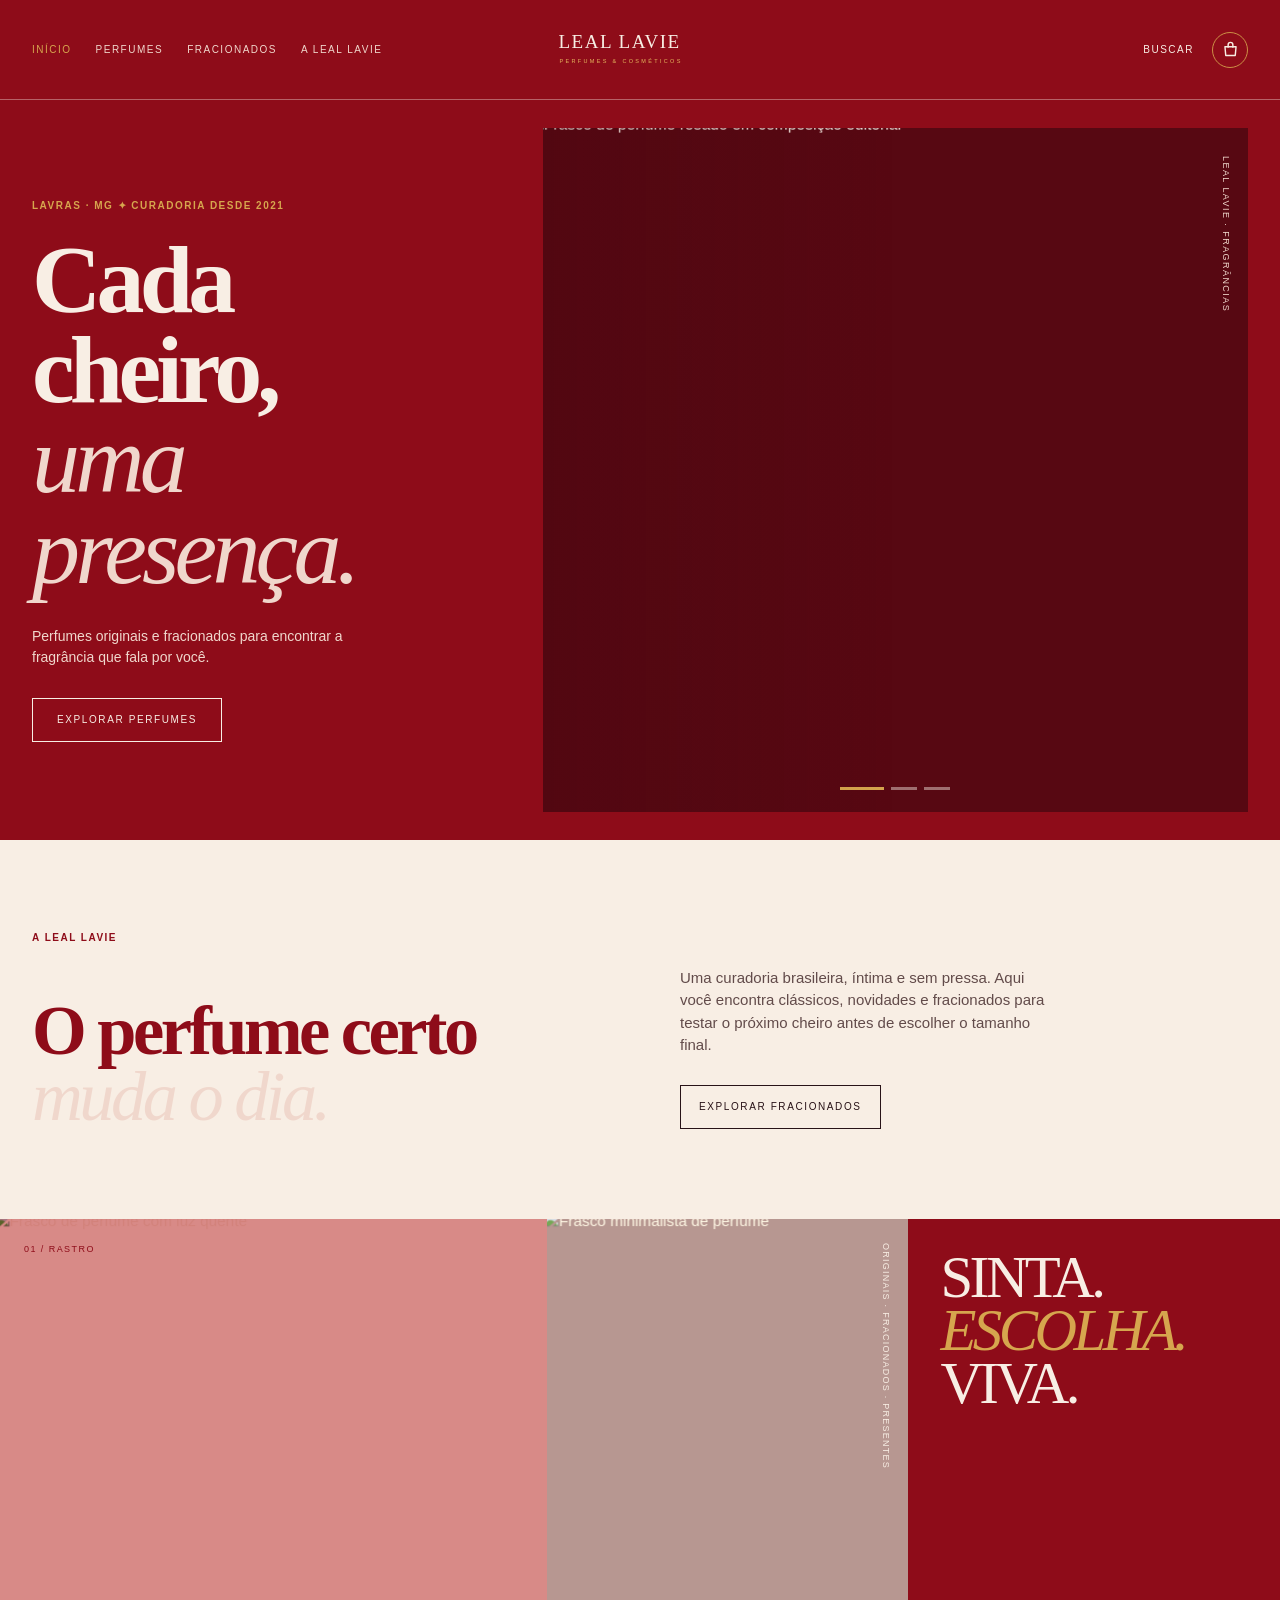
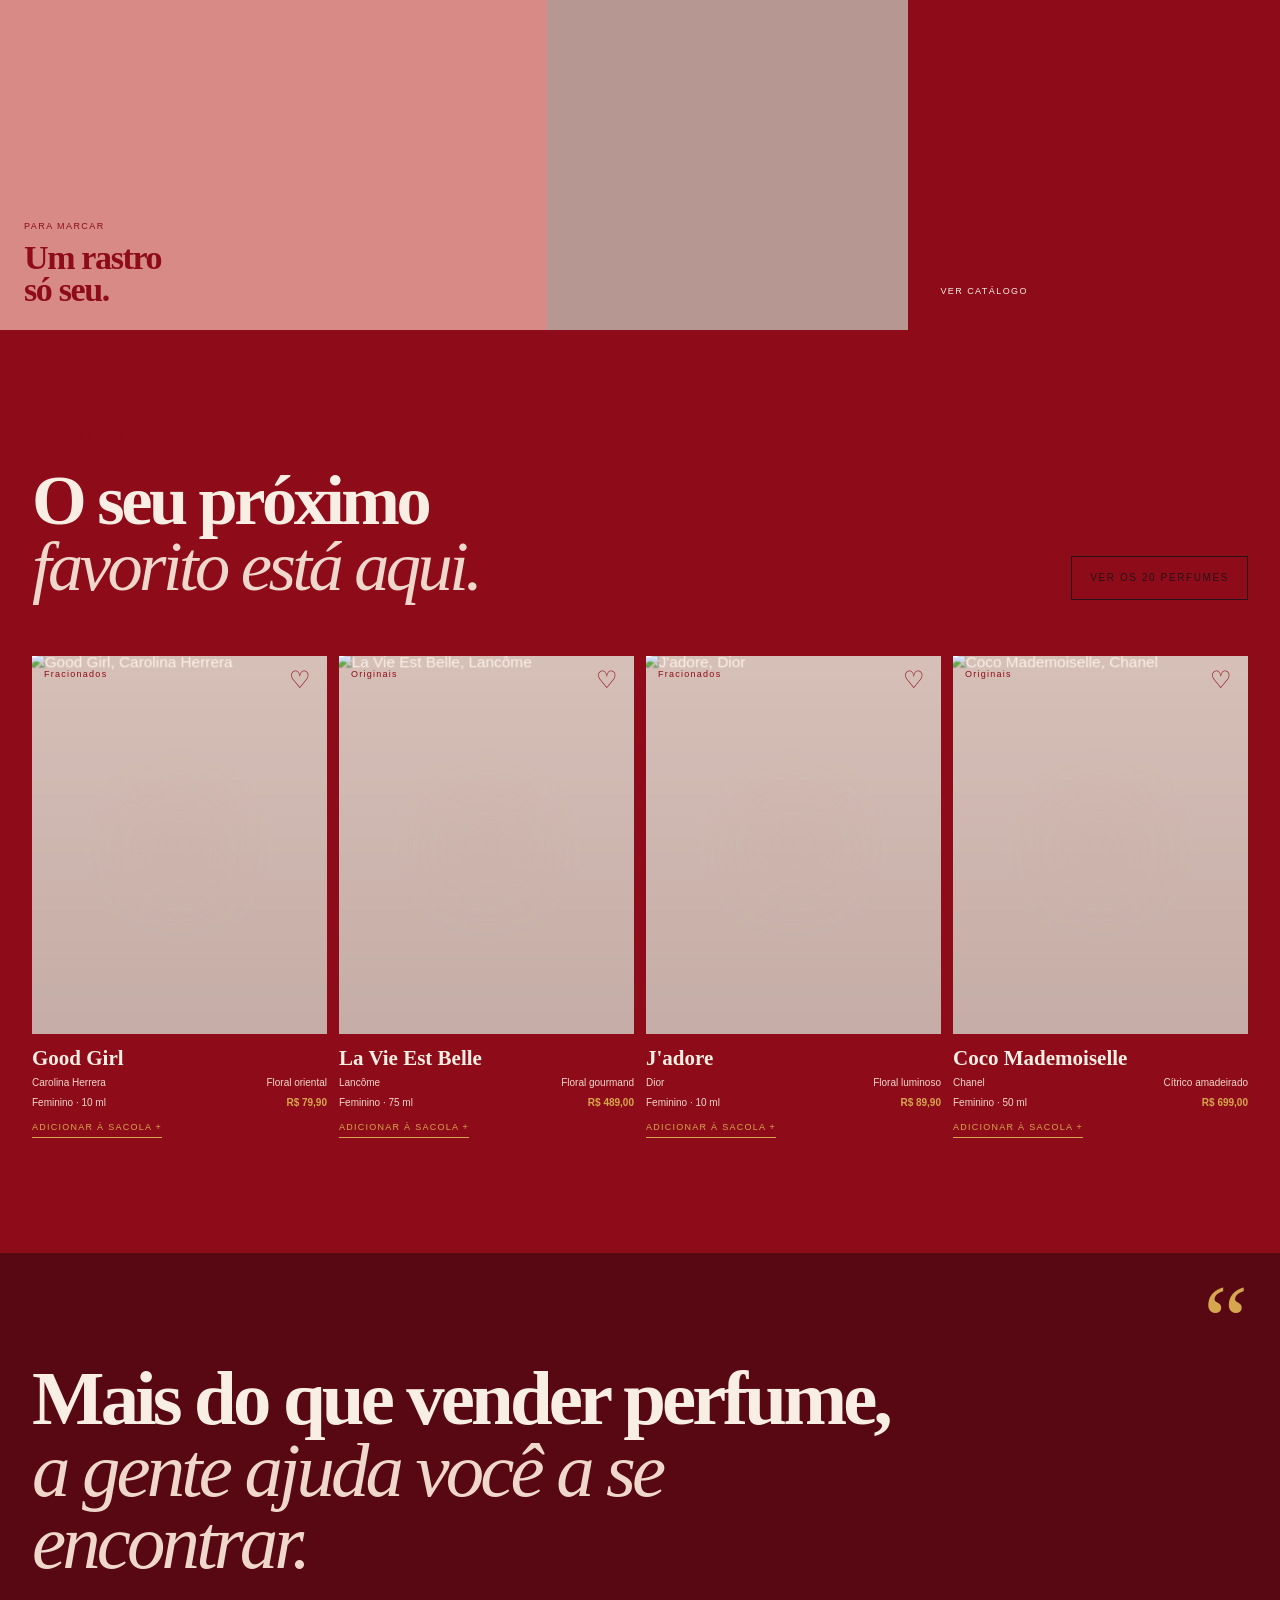
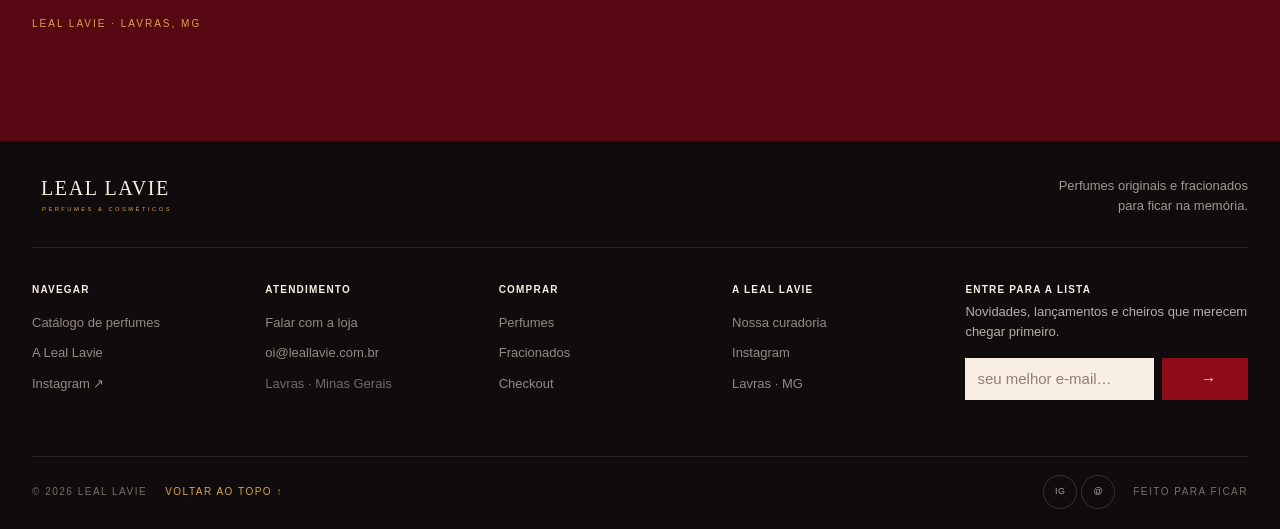
==== commit 2bf11207: "Add Canvas UI liquid effect to hero carousel" ====
--- a/index.html
+++ b/index.html
@@ -9,7 +9,7 @@
     <link rel="preconnect" href="https://fonts.googleapis.com" />
     <link rel="preconnect" href="https://fonts.gstatic.com" crossorigin />
     <link href="https://fonts.googleapis.com/css2?family=DM+Sans:wght@400;500;600;700&family=Playfair+Display:wght@500;600;700&display=swap" rel="stylesheet" />
-    <link rel="stylesheet" href="styles.css?v=footer-clean-20261018" />
+    <link rel="stylesheet" href="styles.css?v=liquid-object-20261018" />
   </head>
   <body class="home-page">
     <a class="skip-link" href="#conteudo">Pular para o conteúdo</a>
@@ -41,4 +41,3 @@
     <script src="script.js"></script>
   </body>
 </html>
-
--- a/styles.css
+++ b/styles.css
@@ -266,6 +266,11 @@
 .toast.is-visible { opacity: 1; transform: translate(-50%, 0); }
 
 @media (prefers-reduced-motion: reduce) { *, *::before, *::after { scroll-behavior: auto !important; transition-duration: .01ms !important; animation-duration: .01ms !important; animation-iteration-count: 1 !important; } .hero-slide img, .editorial-tile img, .product-media img { transform: none !important; } .hero-carousel::before, .editorial-tile::after { display: none; } }
+
+/* Canvas UI Liquid Object powers the hero when WebGL is available. */
+.hero-liquid-canvas { position: absolute; z-index: 1; inset: 0; display: block; width: 100%; height: 100%; touch-action: pan-y; }
+.hero-carousel.has-liquid-engine .hero-slide img { opacity: 0; }
+.hero-carousel.has-liquid-engine .hero-slide { transition: opacity .45s var(--ease-out); }
 @media (max-width: 900px) {
   .site-header { grid-template-columns: auto 1fr auto; min-height: 84px; padding: 14px 20px; }
   .desktop-nav { display: none; }
@@ -388,4 +393,4 @@
   footer.footer13 .footer-bottom > :last-child { grid-column: 1; grid-row: 3; }
 }
 
-
+
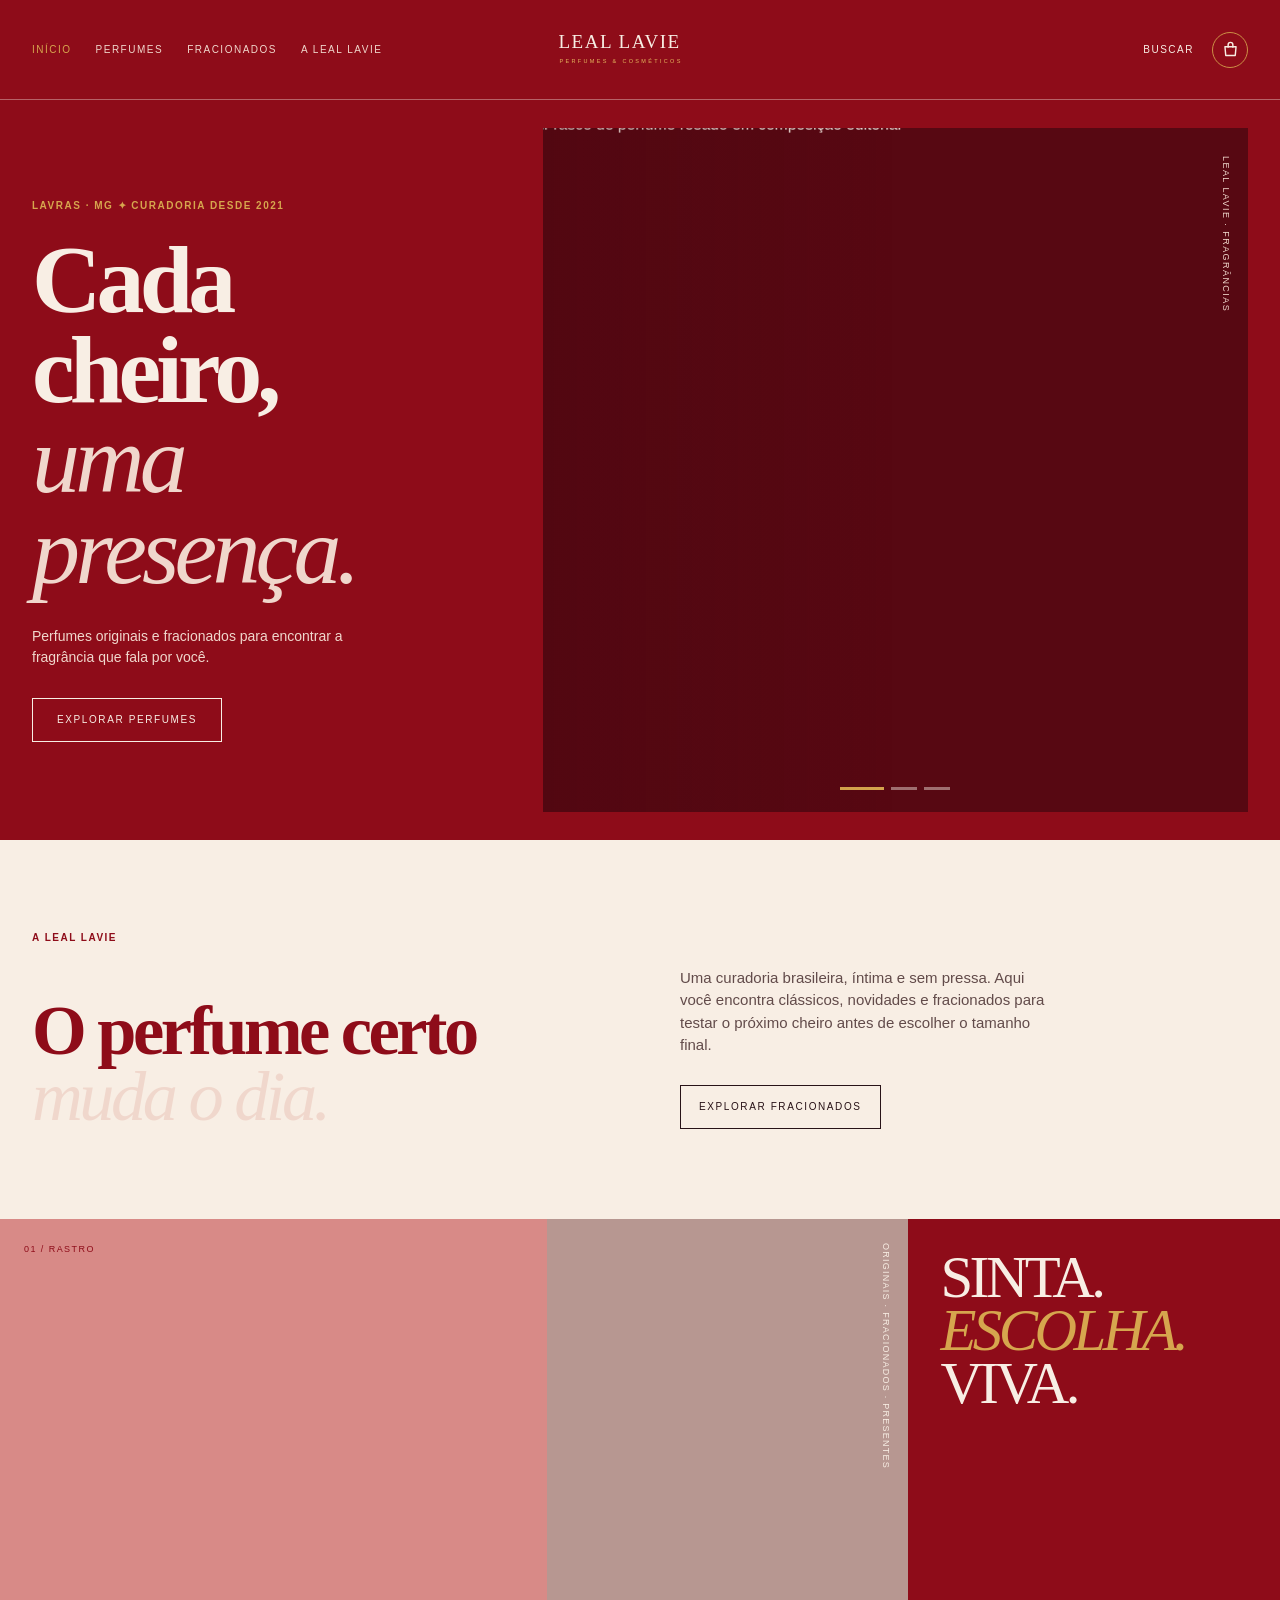
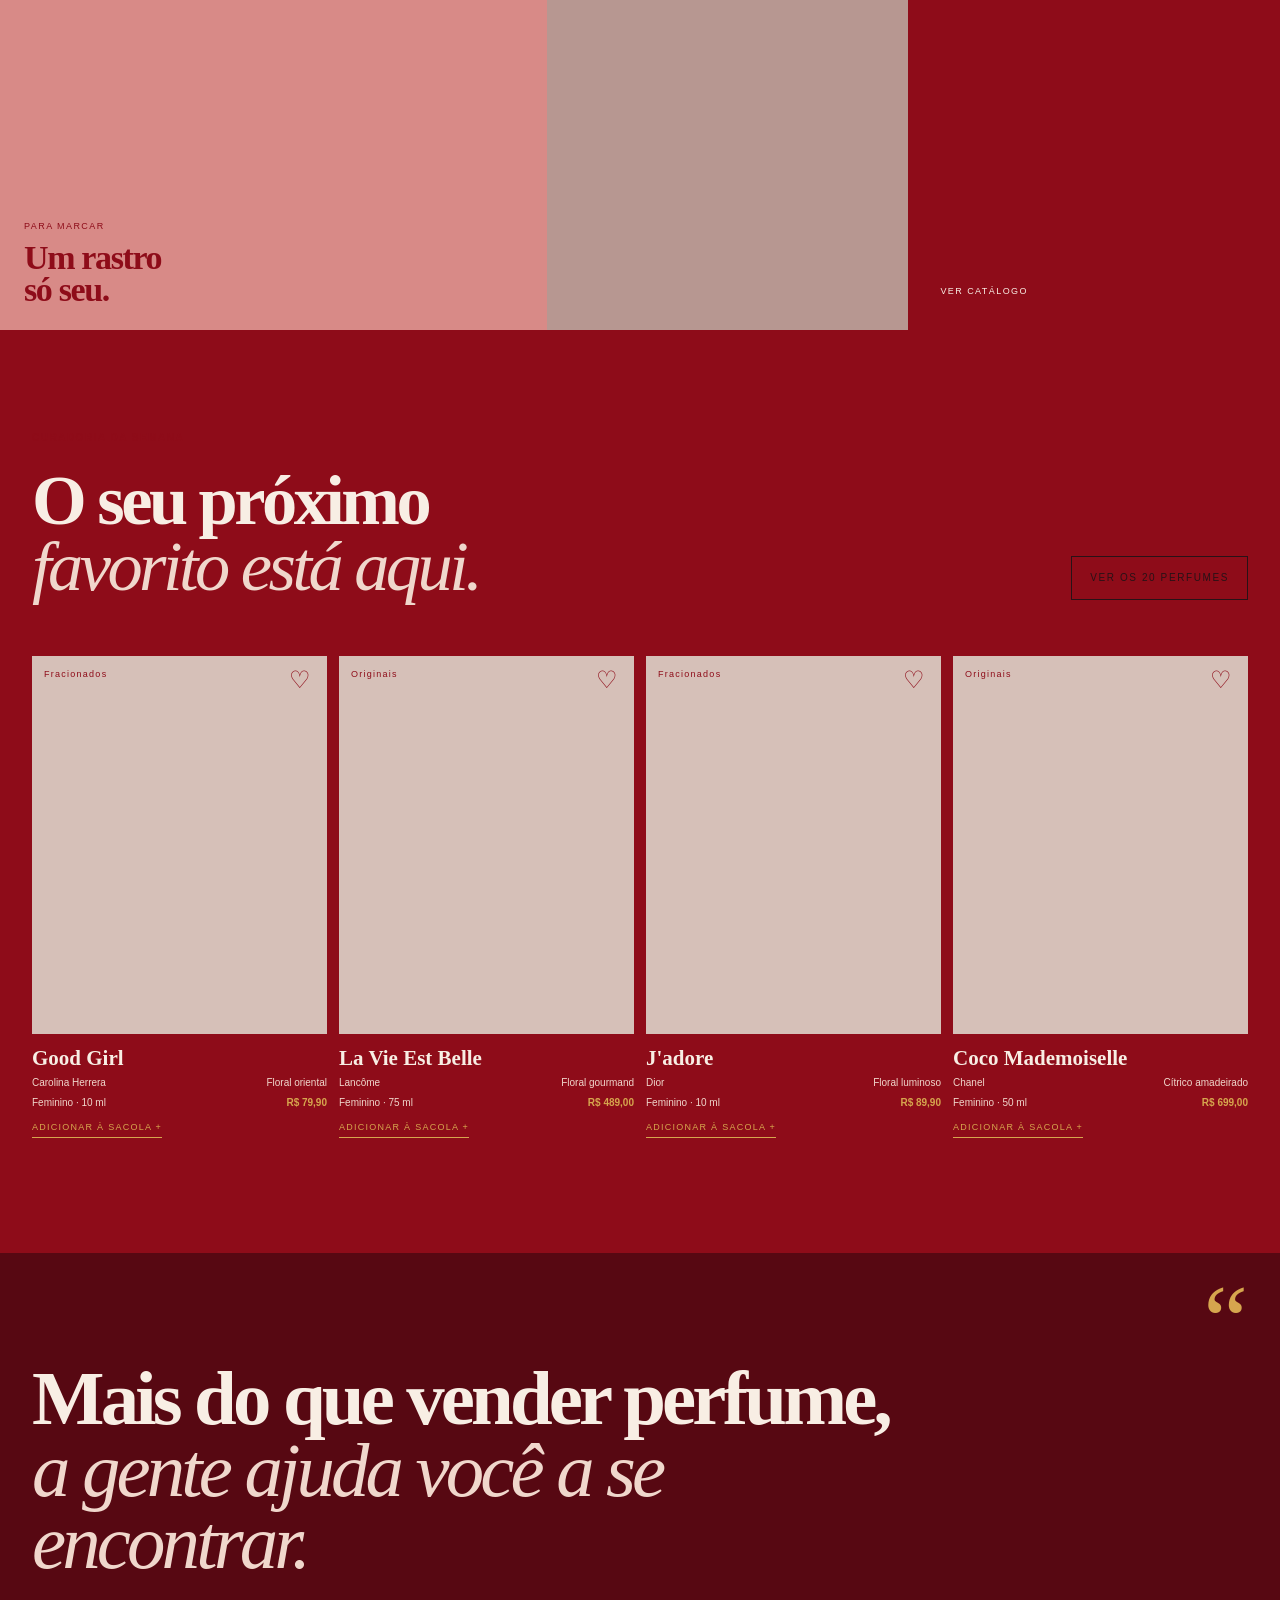
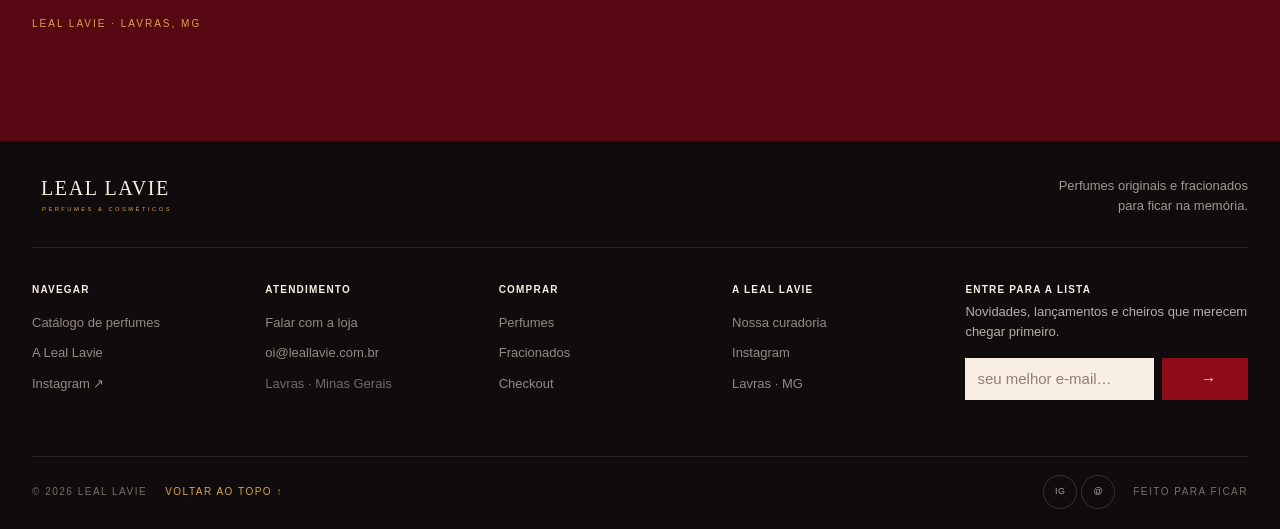
==== commit b558827f: "Remove third perfume photo from homepage carousel" ====
--- a/index.html
+++ b/index.html
@@ -23,7 +23,7 @@
     <nav class="mobile-menu" data-mobile-menu aria-label="Menu mobile"><a href="index.html">INÍCIO</a><a href="perfumes.html">PERFUMES</a><a href="perfumes.html?categoria=Fracionados">FRACIONADOS</a><a href="#ritual">A LEAL LAVIE</a><a href="https://www.instagram.com/leallavie/" target="_blank" rel="noreferrer">INSTAGRAM ↗</a></nav>
 
     <main id="conteudo">
-      <section class="hero section-frame"><div class="hero-copy"><p class="eyebrow light-eyebrow">LAVRAS · MG <span>✦</span> CURADORIA DESDE 2021</p><h1>Cada cheiro,<br/><em>uma presença.</em></h1><p class="hero-description">Perfumes originais e fracionados para encontrar a fragrância que fala por você.</p><a class="ghost-link light-link hero-cta" href="perfumes.html">EXPLORAR PERFUMES</a></div><div class="hero-image-wrap"><div class="hero-carousel" data-hero-carousel aria-label="Seleção de frascos Leal Lavie"><figure class="hero-slide is-active" data-hero-slide><img src="https://images.unsplash.com/photo-1541643600914-78b084683601?auto=format&fit=crop&w=1400&q=88" alt="Frasco de perfume rosado em composição editorial" width="1400" height="1700" fetchpriority="high"/></figure><figure class="hero-slide" data-hero-slide><img src="https://images.unsplash.com/photo-1592945403244-b3fbafd7f539?auto=format&fit=crop&w=1400&q=88" alt="Frasco de perfume dourado em composição editorial" width="1400" height="1700"/></figure><figure class="hero-slide" data-hero-slide><img src="https://images.unsplash.com/photo-1615634260167-c8cdede054de?auto=format&fit=crop&w=1400&q=88" alt="Frasco de perfume claro em composição editorial" width="1400" height="1700"/></figure><figure class="hero-slide" data-hero-slide><img src="https://images.unsplash.com/photo-1588405748880-12d1d2a59f75?auto=format&fit=crop&w=1400&q=88" alt="Frasco de perfume escuro em composição editorial" width="1400" height="1700"/></figure><div class="hero-carousel-dots" role="tablist" aria-label="Escolha a imagem"><button class="is-active" type="button" role="tab" aria-label="Mostrar imagem 1" aria-selected="true" data-hero-dot="0"></button><button type="button" role="tab" aria-label="Mostrar imagem 2" aria-selected="false" data-hero-dot="1"></button><button type="button" role="tab" aria-label="Mostrar imagem 3" aria-selected="false" data-hero-dot="2"></button><button type="button" role="tab" aria-label="Mostrar imagem 4" aria-selected="false" data-hero-dot="3"></button></div></div><div class="side-label">LEAL LAVIE · FRAGRÂNCIAS</div></div></section>
+      <section class="hero section-frame"><div class="hero-copy"><p class="eyebrow light-eyebrow">LAVRAS · MG <span>✦</span> CURADORIA DESDE 2021</p><h1>Cada cheiro,<br/><em>uma presença.</em></h1><p class="hero-description">Perfumes originais e fracionados para encontrar a fragrância que fala por você.</p><a class="ghost-link light-link hero-cta" href="perfumes.html">EXPLORAR PERFUMES</a></div><div class="hero-image-wrap"><div class="hero-carousel" data-hero-carousel aria-label="Seleção de frascos Leal Lavie"><figure class="hero-slide is-active" data-hero-slide><img src="https://images.unsplash.com/photo-1541643600914-78b084683601?auto=format&fit=crop&w=1400&q=88" alt="Frasco de perfume rosado em composição editorial" width="1400" height="1700" fetchpriority="high"/></figure><figure class="hero-slide" data-hero-slide><img src="https://images.unsplash.com/photo-1592945403244-b3fbafd7f539?auto=format&fit=crop&w=1400&q=88" alt="Frasco de perfume dourado em composição editorial" width="1400" height="1700"/></figure><figure class="hero-slide" data-hero-slide><img src="https://images.unsplash.com/photo-1588405748880-12d1d2a59f75?auto=format&fit=crop&w=1400&q=88" alt="Frasco de perfume escuro em composição editorial" width="1400" height="1700"/></figure><div class="hero-carousel-dots" role="tablist" aria-label="Escolha a imagem"><button class="is-active" type="button" role="tab" aria-label="Mostrar imagem 1" aria-selected="true" data-hero-dot="0"></button><button type="button" role="tab" aria-label="Mostrar imagem 2" aria-selected="false" data-hero-dot="1"></button><button type="button" role="tab" aria-label="Mostrar imagem 3" aria-selected="false" data-hero-dot="2"></button></div></div><div class="side-label">LEAL LAVIE · FRAGRÂNCIAS</div></div></section>
 
       <section class="intro-band section-frame" id="ritual"><p class="eyebrow">A LEAL LAVIE</p><div class="intro-grid"><h2>O perfume certo<br/><em>muda o dia.</em></h2><div><p>Uma curadoria brasileira, íntima e sem pressa. Aqui você encontra clássicos, novidades e fracionados para testar o próximo cheiro antes de escolher o tamanho final.</p><a class="ghost-link" href="perfumes.html?categoria=Fracionados">EXPLORAR FRACIONADOS</a></div></div></section>
 
@@ -38,6 +38,6 @@
     <footer class="footer section-frame" id="rodape"><div class="footer-brand"><svg class="footer-logo" viewBox="0 0 170 52" role="img" aria-label="Logo Leal Lavie"><circle cx="26" cy="26" r="23" fill="#8e0c19"/><text x="26" y="29" text-anchor="middle" fill="#f8eee4" font-family="Georgia, serif" font-size="10" letter-spacing="1">LL</text><text x="60" y="25" fill="#8e0c19" font-family="Georgia, serif" font-size="18" letter-spacing="1.4">LEAL LAVIE</text><text x="61" y="39" fill="#bd8b35" font-family="Arial, sans-serif" font-size="5.2" letter-spacing="2.2">PERFUMES &amp; COSMÉTICOS</text></svg><p>Perfumes originais e fracionados<br/>para ficar na memória.</p></div><div class="footer-column"><p class="eyebrow">NAVEGAR</p><a href="perfumes.html">Catálogo de perfumes</a><a href="#ritual">A Leal Lavie</a><a href="https://www.instagram.com/leallavie/" target="_blank" rel="noreferrer">Instagram ↗</a></div><div class="footer-column"><p class="eyebrow">ATENDIMENTO</p><a href="https://www.instagram.com/leallavie/" target="_blank" rel="noreferrer">Falar com a loja</a><a href="mailto:oi@leallavie.com.br">oi@leallavie.com.br</a><span>Lavras · Minas Gerais</span></div><div class="footer-newsletter"><p class="eyebrow">ENTRE PARA A LISTA</p><p>Novidades, lançamentos e cheiros que merecem chegar primeiro.</p><form data-newsletter><label class="sr-only" for="newsletter-email">Seu melhor e-mail</label><input id="newsletter-email" name="email" type="email" autocomplete="email" placeholder="seu melhor e-mail…" required/><button type="submit" aria-label="Cadastrar e-mail">↗</button></form><span class="form-feedback" data-form-feedback aria-live="polite"></span></div><div class="footer-bottom"><span>© 2026 LEAL LAVIE</span><a href="#topo">VOLTAR AO TOPO ↑</a><span>FEITO PARA FICAR</span></div></footer>
 
     <aside class="drawer" data-cart-drawer aria-hidden="true"><div class="drawer-head"><span>SUA SACOLA</span><button class="close-button" data-close-drawer aria-label="Fechar sacola">×</button></div><div class="drawer-body" data-cart-items><p class="drawer-empty">Sua sacola está esperando<br/>uma nova descoberta.</p></div><div class="drawer-footer"><div class="drawer-total"><span>TOTAL ESTIMADO</span><strong data-cart-total>R$ 0,00</strong></div><a class="drawer-cta" href="checkout.html">IR PARA O CHECKOUT ↗</a><small>Valores demonstrativos. A disponibilidade é confirmada no atendimento.</small></div></aside><div class="drawer-backdrop" data-close-drawer></div><div class="toast" data-toast role="status" aria-live="polite"></div>
-    <script src="script.js"></script>
+    <script src="script.js?v=liquid-object-20261018"></script>
   </body>
 </html>
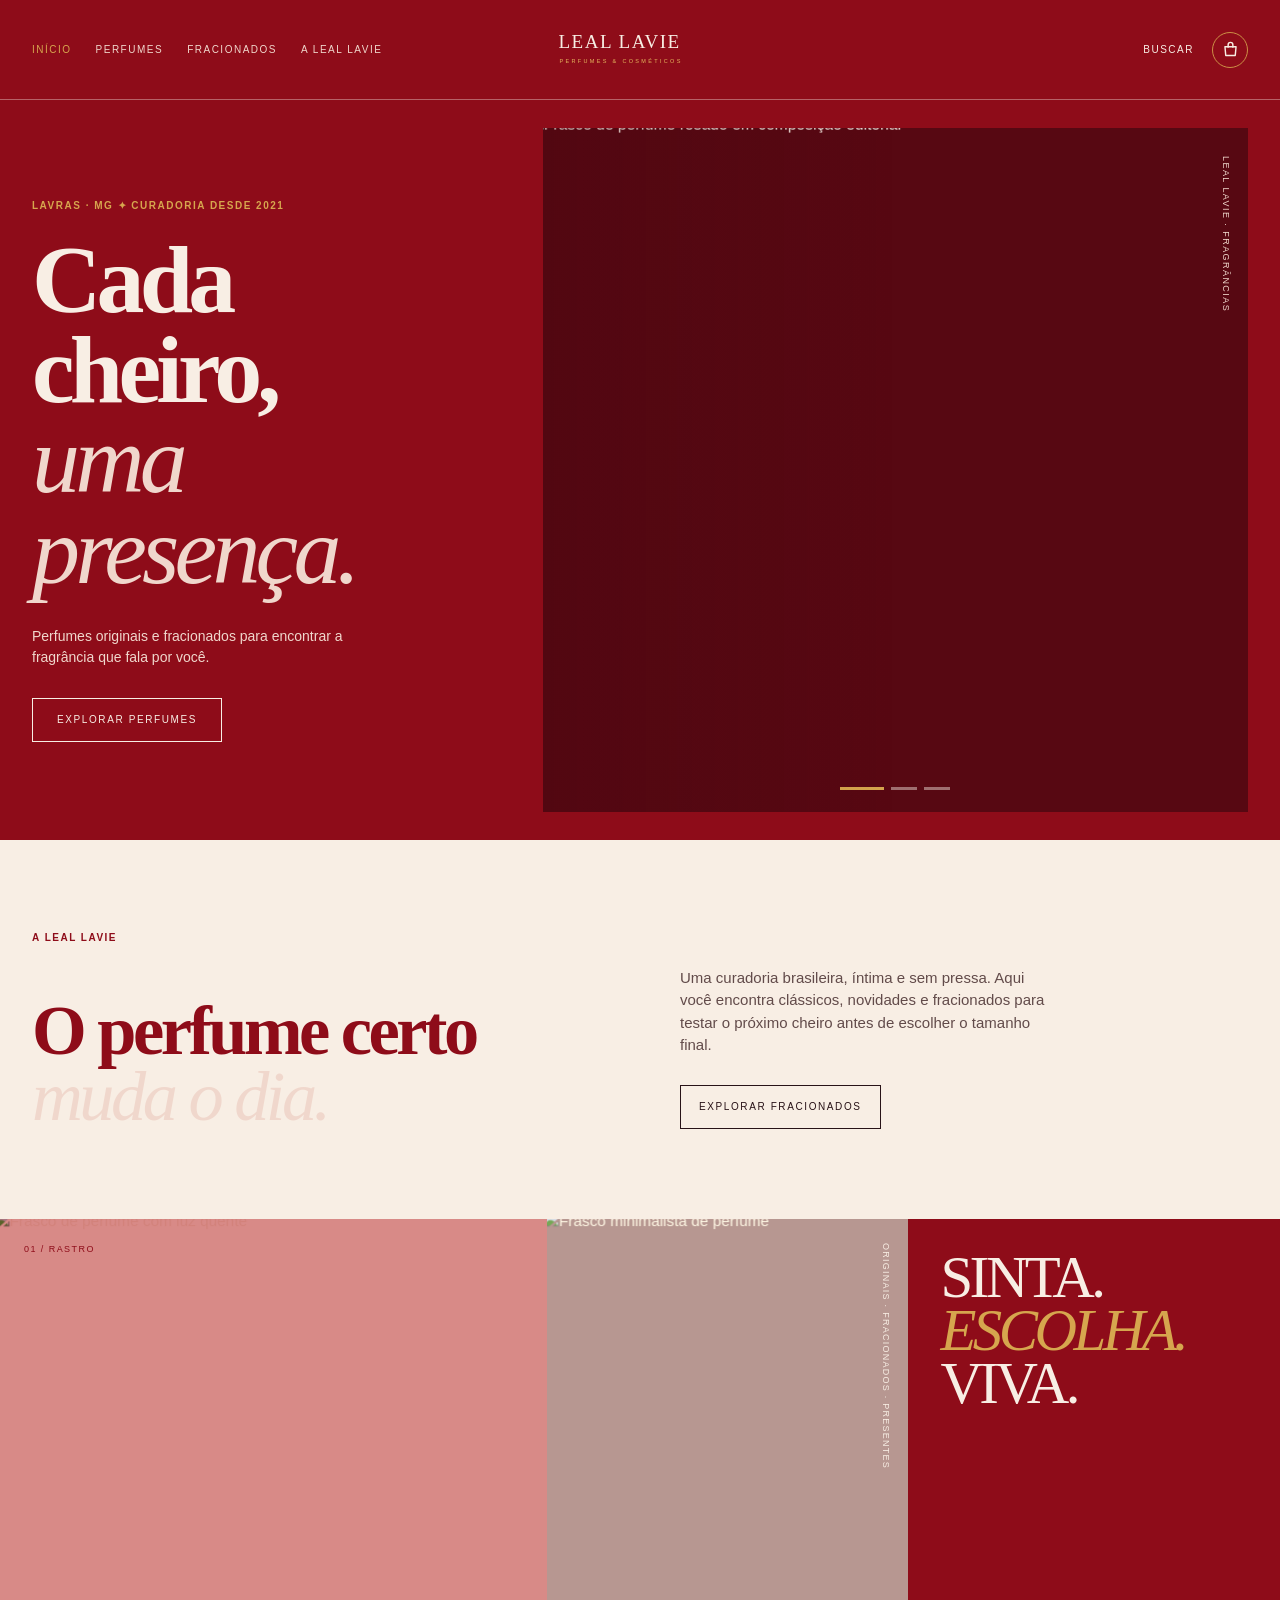
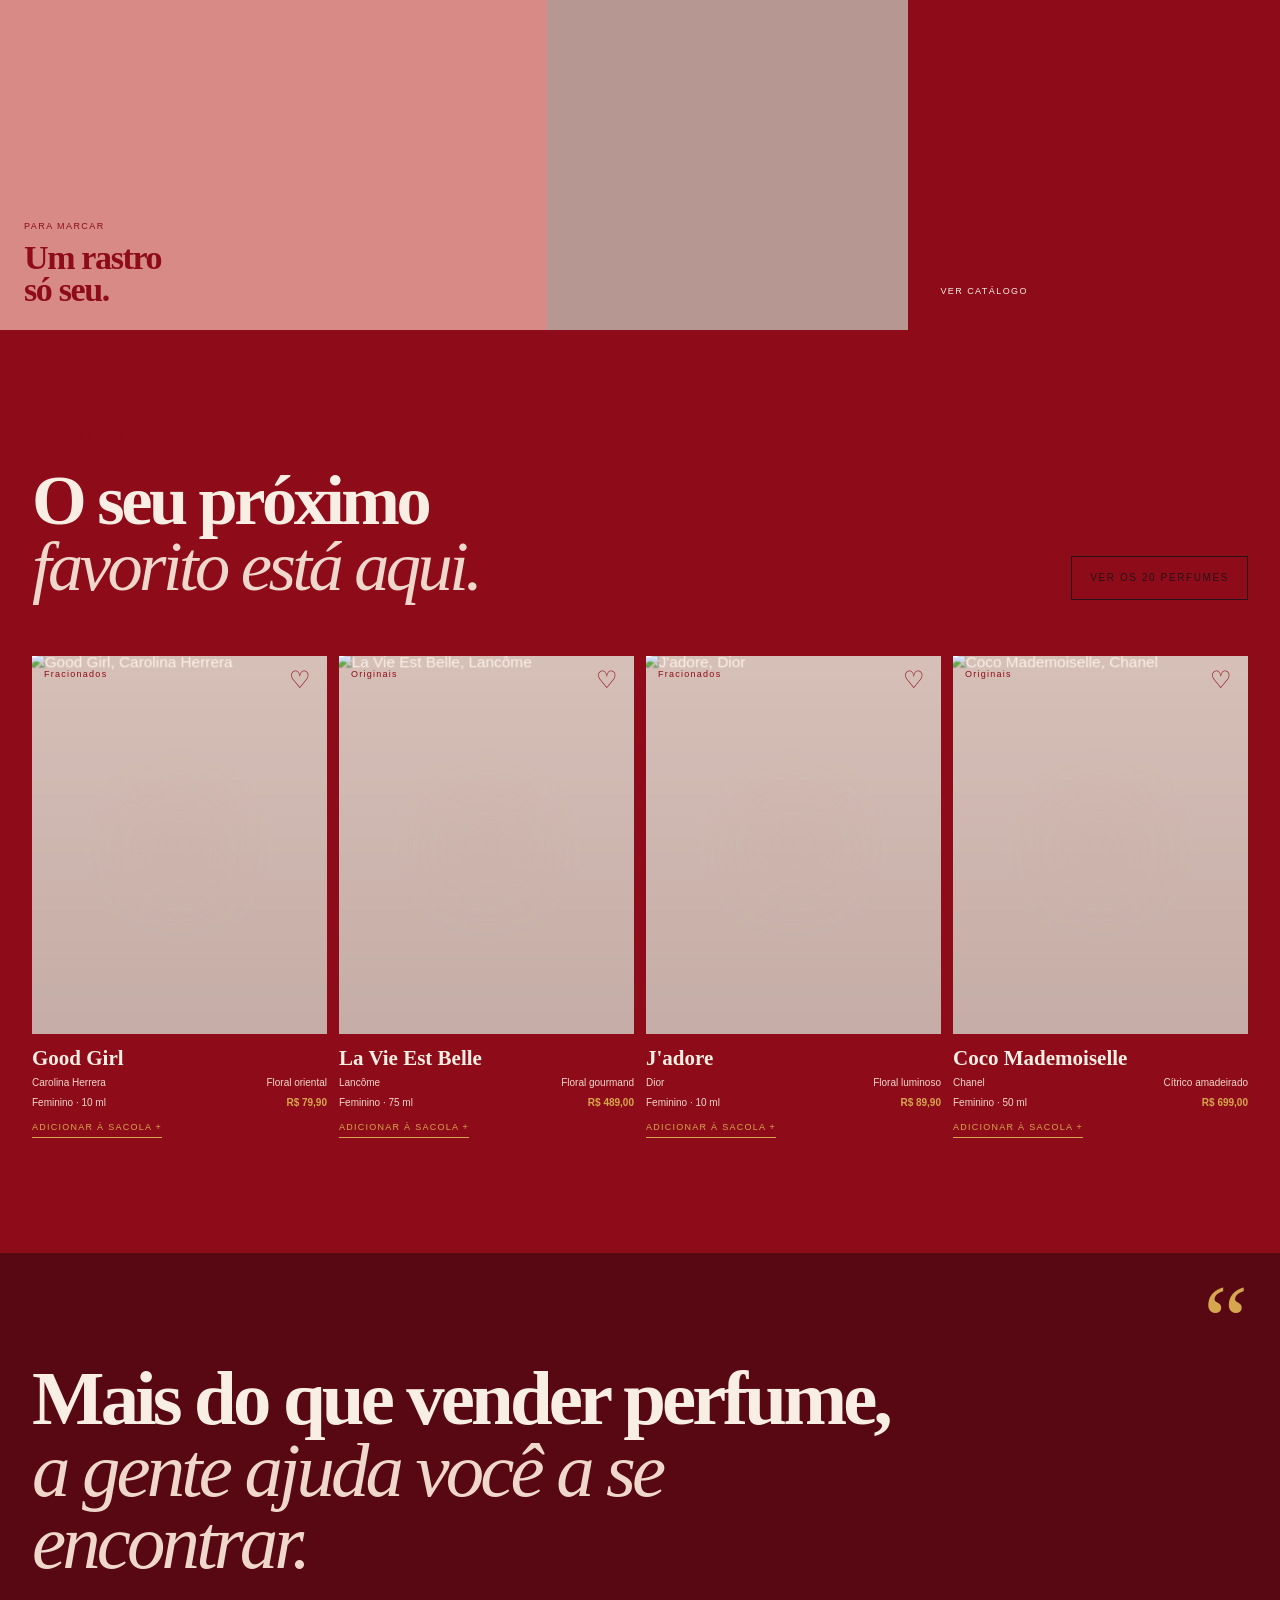
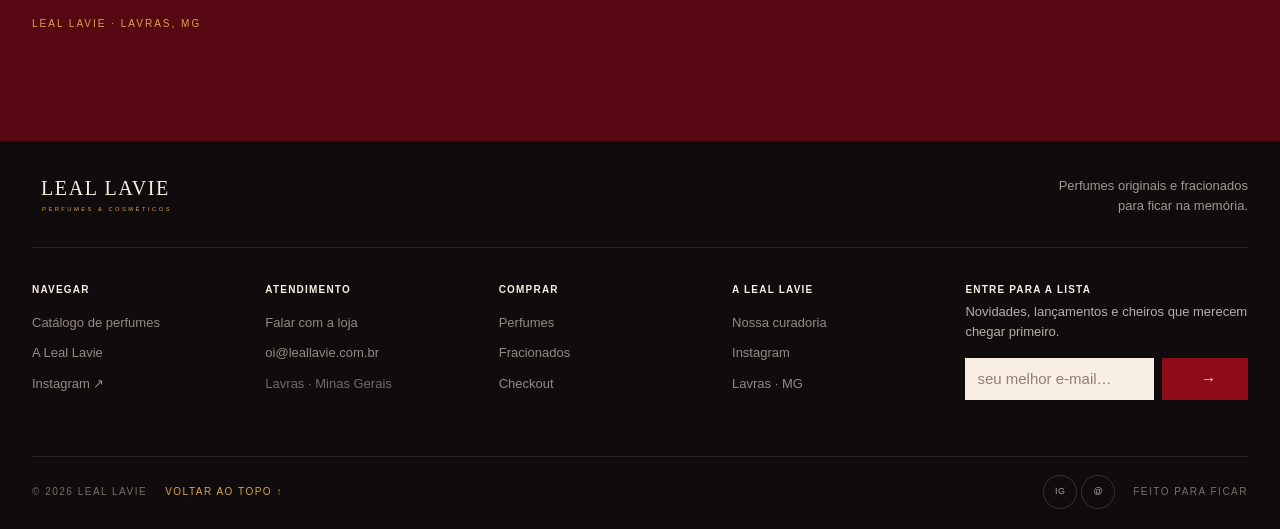
==== commit 65e08ce0: "Bust homepage cache for hero motion update" ====
--- a/index.html
+++ b/index.html
@@ -38,6 +38,7 @@
     <footer class="footer section-frame" id="rodape"><div class="footer-brand"><svg class="footer-logo" viewBox="0 0 170 52" role="img" aria-label="Logo Leal Lavie"><circle cx="26" cy="26" r="23" fill="#8e0c19"/><text x="26" y="29" text-anchor="middle" fill="#f8eee4" font-family="Georgia, serif" font-size="10" letter-spacing="1">LL</text><text x="60" y="25" fill="#8e0c19" font-family="Georgia, serif" font-size="18" letter-spacing="1.4">LEAL LAVIE</text><text x="61" y="39" fill="#bd8b35" font-family="Arial, sans-serif" font-size="5.2" letter-spacing="2.2">PERFUMES &amp; COSMÉTICOS</text></svg><p>Perfumes originais e fracionados<br/>para ficar na memória.</p></div><div class="footer-column"><p class="eyebrow">NAVEGAR</p><a href="perfumes.html">Catálogo de perfumes</a><a href="#ritual">A Leal Lavie</a><a href="https://www.instagram.com/leallavie/" target="_blank" rel="noreferrer">Instagram ↗</a></div><div class="footer-column"><p class="eyebrow">ATENDIMENTO</p><a href="https://www.instagram.com/leallavie/" target="_blank" rel="noreferrer">Falar com a loja</a><a href="mailto:oi@leallavie.com.br">oi@leallavie.com.br</a><span>Lavras · Minas Gerais</span></div><div class="footer-newsletter"><p class="eyebrow">ENTRE PARA A LISTA</p><p>Novidades, lançamentos e cheiros que merecem chegar primeiro.</p><form data-newsletter><label class="sr-only" for="newsletter-email">Seu melhor e-mail</label><input id="newsletter-email" name="email" type="email" autocomplete="email" placeholder="seu melhor e-mail…" required/><button type="submit" aria-label="Cadastrar e-mail">↗</button></form><span class="form-feedback" data-form-feedback aria-live="polite"></span></div><div class="footer-bottom"><span>© 2026 LEAL LAVIE</span><a href="#topo">VOLTAR AO TOPO ↑</a><span>FEITO PARA FICAR</span></div></footer>
 
     <aside class="drawer" data-cart-drawer aria-hidden="true"><div class="drawer-head"><span>SUA SACOLA</span><button class="close-button" data-close-drawer aria-label="Fechar sacola">×</button></div><div class="drawer-body" data-cart-items><p class="drawer-empty">Sua sacola está esperando<br/>uma nova descoberta.</p></div><div class="drawer-footer"><div class="drawer-total"><span>TOTAL ESTIMADO</span><strong data-cart-total>R$ 0,00</strong></div><a class="drawer-cta" href="checkout.html">IR PARA O CHECKOUT ↗</a><small>Valores demonstrativos. A disponibilidade é confirmada no atendimento.</small></div></aside><div class="drawer-backdrop" data-close-drawer></div><div class="toast" data-toast role="status" aria-live="polite"></div>
-    <script src="script.js?v=liquid-object-20261018"></script>
+    <script src="script.js?v=liquid-object-motion-20261018"></script>
   </body>
 </html>
+
